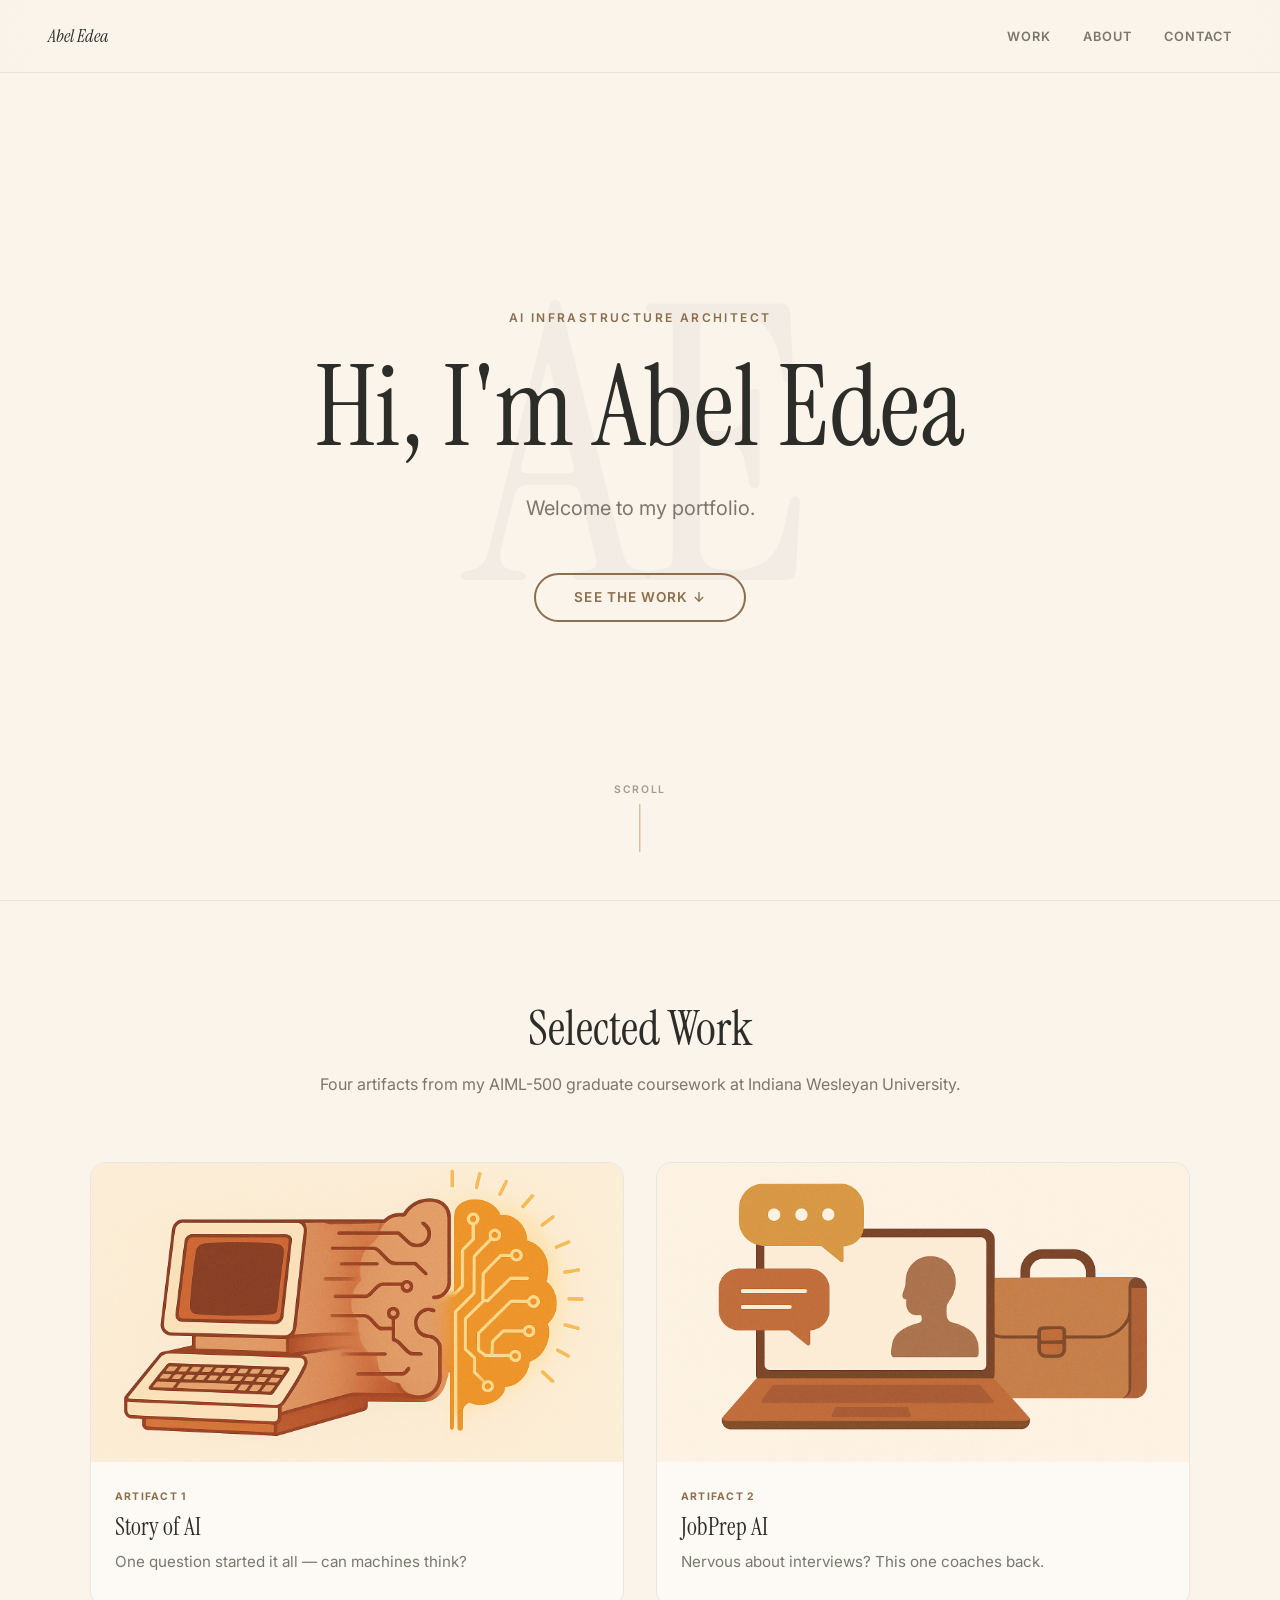
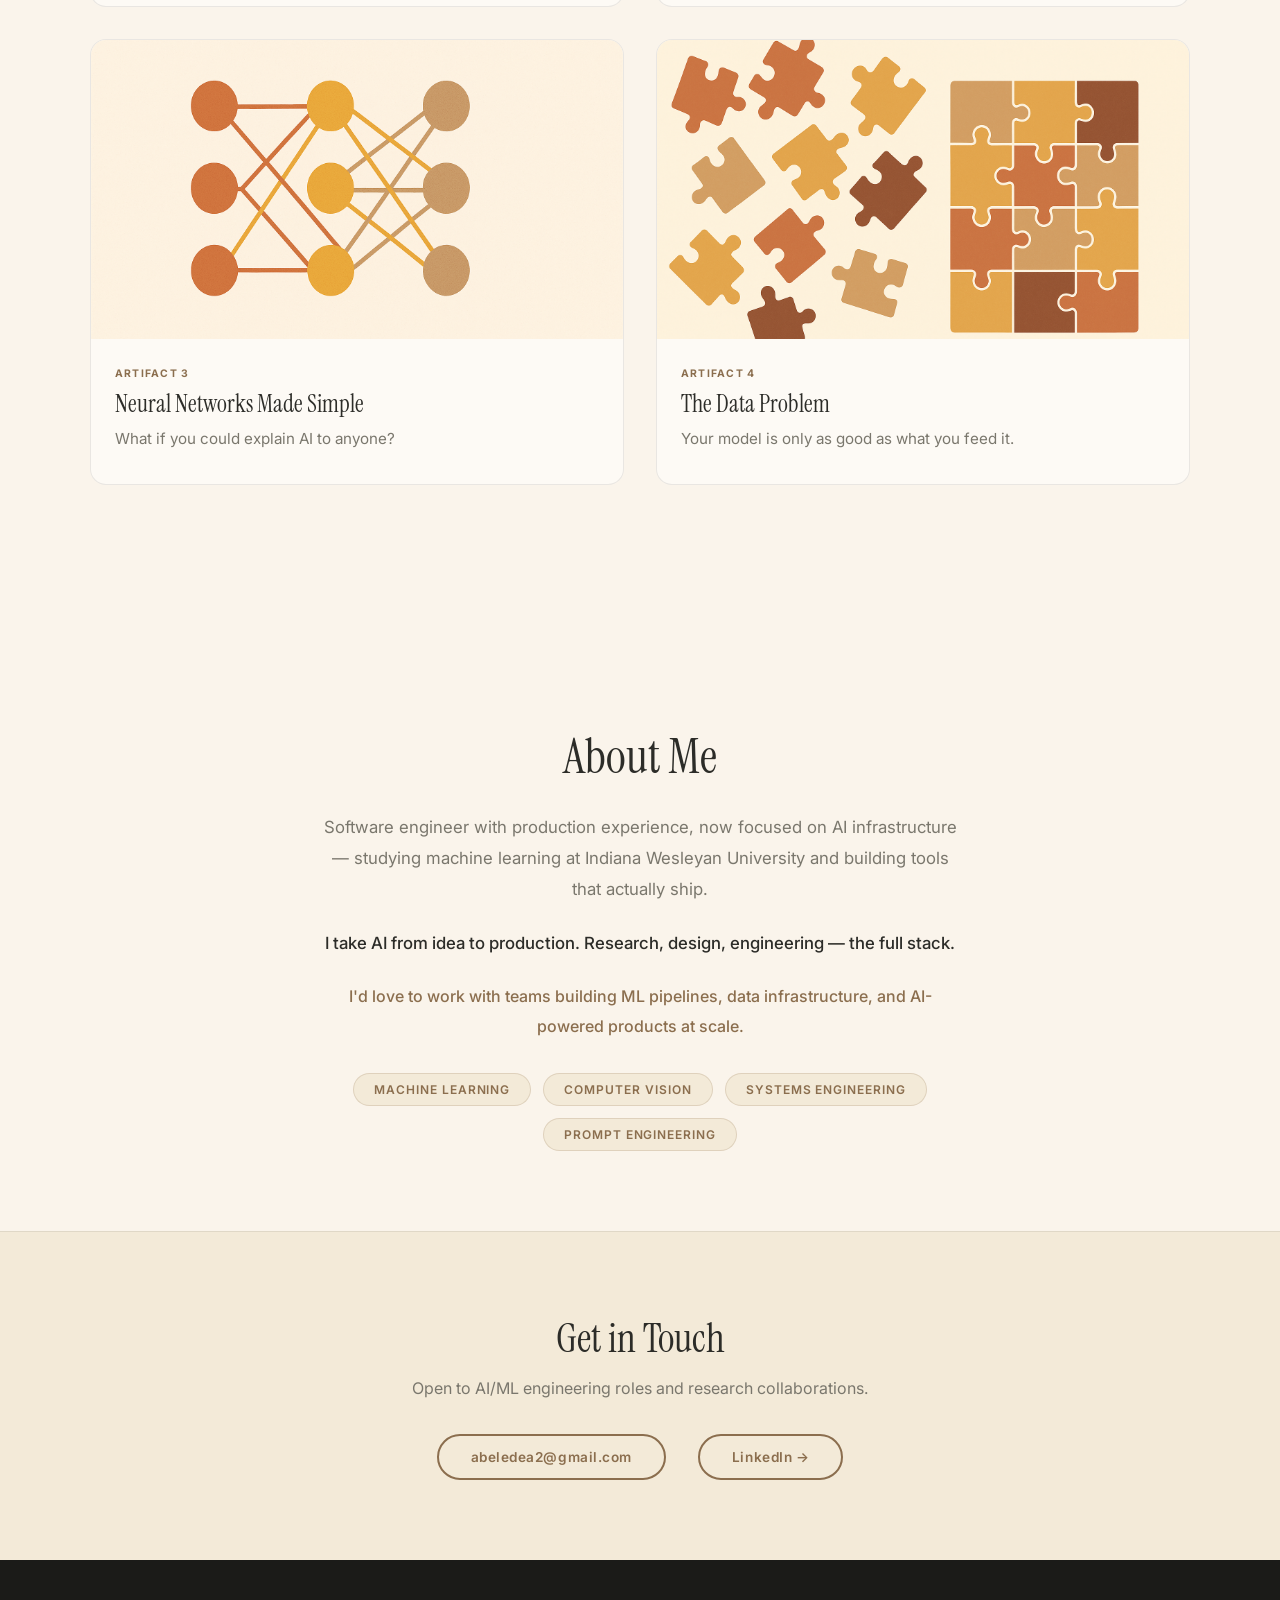
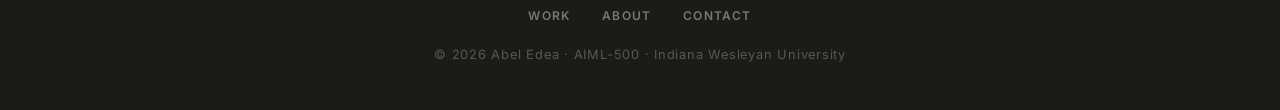
==== index.html @ aad17e5c "Redesign portfolio with editorial layouts and custom illustrations - Replace all emoji card grids wi" ====
<!DOCTYPE html>
<html lang="en">
<head>
  <meta charset="UTF-8">
  <meta name="viewport" content="width=device-width, initial-scale=1.0">
  <title>Abel Edea – AI/ML Portfolio</title>
  <link rel="preconnect" href="https://fonts.googleapis.com">
  <link rel="preconnect" href="https://fonts.gstatic.com" crossorigin>
  <link href="https://fonts.googleapis.com/css2?family=Instrument+Serif:ital@0;1&family=Inter:wght@400;500;600;700&display=swap" rel="stylesheet">
  <link rel="stylesheet" href="style.css">
</head>
<body>

  <!-- Nav -->
  <nav class="site-nav">
    <a href="index.html" class="site-nav-name">Abel Edea</a>
    <div class="site-nav-links">
      <a href="#work">Work</a>
      <a href="#about">About</a>
      <a href="#contact">Contact</a>
    </div>
  </nav>

  <!-- Hero -->
  <section class="hero">
    <div class="hero-bg" aria-hidden="true">AE</div>
    <div class="hero-content">
      <p class="tag reveal">AI Infrastructure Architect</p>
      <h1 class="reveal reveal-delay-1">Hi, I'm Abel Edea</h1>
      <h2 class="reveal reveal-delay-2">Welcome to my portfolio.</h2>
      <a href="#work" class="cta-btn reveal reveal-delay-3">See the work ↓</a>
    </div>
    <div class="hero-scroll">
      <span>Scroll</span>
      <div class="scroll-line"></div>
    </div>
  </section>

  <!-- Work -->
  <section class="explore" id="work">
    <div class="explore-heading reveal">
      <h2>Selected Work</h2>
      <p class="explore-sub">Four artifacts from my AIML-500 graduate coursework at Indiana Wesleyan University.</p>
    </div>

    <div class="card-grid">

      <a href="artifact1.html" class="card reveal">
        <div class="card-image">
          <img src="assets/card-1.png" alt="AI history illustration — vintage computer transforming into neural brain">
        </div>
        <div class="card-body">
          <span class="card-tag">Artifact 1</span>
          <h3>Story of AI</h3>
          <p>One question started it all — can machines think?</p>
        </div>
      </a>

      <a href="artifact2.html" class="card reveal reveal-delay-1">
        <div class="card-image">
          <img src="assets/card-2.png" alt="Interview prep illustration — laptop with chat bubbles and briefcase">
        </div>
        <div class="card-body">
          <span class="card-tag">Artifact 2</span>
          <h3>JobPrep AI</h3>
          <p>Nervous about interviews? This one coaches back.</p>
        </div>
      </a>

      <a href="artifact3.html" class="card reveal reveal-delay-2">
        <div class="card-image">
          <img src="assets/card-3.png" alt="Neural network illustration — connected nodes in warm colors">
        </div>
        <div class="card-body">
          <span class="card-tag">Artifact 3</span>
          <h3>Neural Networks Made Simple</h3>
          <p>What if you could explain AI to anyone?</p>
        </div>
      </a>

      <a href="artifact4.html" class="card reveal reveal-delay-3">
        <div class="card-image">
          <img src="assets/card-4.png" alt="Data quality illustration — scattered puzzle pieces becoming organized">
        </div>
        <div class="card-body">
          <span class="card-tag">Artifact 4</span>
          <h3>The Data Problem</h3>
          <p>Your model is only as good as what you feed it.</p>
        </div>
      </a>

    </div>
  </section>

  <!-- About -->
  <section class="about" id="about">
    <div class="about-inner reveal">
      <h2>About Me</h2>
      <p>
        Software engineer with production experience, now focused on AI
        infrastructure — studying machine learning at Indiana Wesleyan
        University and building tools that actually ship.
      </p>
      <p class="value-prop">
        I take AI from idea to production. Research, design, engineering
        — the full stack.
      </p>
      <p class="target-audience">
        I'd love to work with teams building ML pipelines, data infrastructure,
        and AI-powered products at scale.
      </p>
      <div class="about-tags">
        <span class="chip">Machine Learning</span>
        <span class="chip">Computer Vision</span>
        <span class="chip">Systems Engineering</span>
        <span class="chip">Prompt Engineering</span>
      </div>
    </div>
  </section>

  <!-- Contact -->
  <section class="contact" id="contact">
    <div class="contact-inner reveal">
      <h2>Get in Touch</h2>
      <p>Open to AI/ML engineering roles and research collaborations.</p>
      <div class="contact-links">
        <a href="mailto:abeledea2@gmail.com" class="contact-link">abeledea2@gmail.com</a>
        <a href="https://linkedin.com/in/" class="contact-link" target="_blank" rel="noopener">LinkedIn →</a>
      </div>
    </div>
  </section>

  <!-- Footer -->
  <footer class="site-footer">
    <div class="footer-inner">
      <div class="footer-nav">
        <a href="#work">Work</a>
        <a href="#about">About</a>
        <a href="#contact">Contact</a>
      </div>
      <p>© 2026 Abel Edea · AIML-500 · Indiana Wesleyan University</p>
    </div>
  </footer>

  <script>
    const observer = new IntersectionObserver((entries) => {
      entries.forEach(entry => {
        if (entry.isIntersecting) {
          entry.target.classList.add('visible');
        }
      });
    }, { threshold: 0.15, rootMargin: '0px 0px -40px 0px' });

    document.querySelectorAll('.reveal').forEach(el => observer.observe(el));
  </script>

</body>
</html>
---- style.css ----
/* ── Variables ────────────────────────────────────────── */
:root {
  --bg: #FAF4EB;
  --bg-warm: #F3EAD8;
  --bg-dark: #1B1B18;
  --text: #2C2C28;
  --text-muted: #7A776D;
  --text-light: #A09C92;
  --accent: #8B6E4E;
  --accent-light: #C4A97D;
  --border: rgba(0,0,0,0.08);
  --serif: 'Instrument Serif', Georgia, serif;
  --sans: 'Inter', system-ui, sans-serif;
}

/* ── Reset & Base ─────────────────────────────────────── */
*,
*::before,
*::after {
  margin: 0;
  padding: 0;
  box-sizing: border-box;
}

html {
  scroll-behavior: smooth;
}

body {
  font-family: var(--sans);
  color: var(--text);
  background: var(--bg);
  -webkit-font-smoothing: antialiased;
}

a {
  color: inherit;
  text-decoration: none;
}

img {
  display: block;
  max-width: 100%;
  height: auto;
}

/* ── Reveal animation ─────────────────────────────────── */
.reveal {
  opacity: 0;
  transform: translateY(40px);
  transition: opacity 0.8s cubic-bezier(0.23, 1, 0.32, 1),
              transform 0.8s cubic-bezier(0.23, 1, 0.32, 1);
}
.reveal.visible {
  opacity: 1;
  transform: translateY(0);
}
.reveal-delay-1 { transition-delay: 0.1s; }
.reveal-delay-2 { transition-delay: 0.2s; }
.reveal-delay-3 { transition-delay: 0.3s; }

/* ── Site Nav ─────────────────────────────────────────── */
.site-nav {
  position: fixed;
  top: 0; left: 0; width: 100%;
  padding: 1.5rem 3rem;
  z-index: 100;
  display: flex;
  justify-content: space-between;
  align-items: center;
  background: rgba(250, 244, 235, 0.85);
  backdrop-filter: blur(20px);
  -webkit-backdrop-filter: blur(20px);
  border-bottom: 1px solid var(--border);
}

.site-nav-name {
  font-family: var(--serif);
  font-size: 1.15rem;
  color: var(--text);
  font-style: italic;
}

.site-nav-links {
  display: flex;
  gap: 2rem;
}

.site-nav-links a {
  font-size: 0.8rem;
  font-weight: 600;
  letter-spacing: 0.08em;
  text-transform: uppercase;
  color: var(--text-muted);
  transition: color 0.3s;
}

.site-nav-links a:hover {
  color: var(--text);
}

/* ── Hero ─────────────────────────────────────────────── */
.hero {
  min-height: 100vh;
  display: flex;
  align-items: center;
  justify-content: center;
  padding: 8rem 2rem 6rem;
  text-align: center;
  position: relative;
  overflow: hidden;
}

.hero-bg {
  position: absolute;
  top: 50%; left: 50%;
  transform: translate(-50%, -50%);
  font-family: var(--serif);
  font-size: clamp(14rem, 30vw, 28rem);
  font-weight: 400;
  color: rgba(0,0,0,0.03);
  line-height: 1;
  pointer-events: none;
  user-select: none;
}

.hero-content {
  max-width: 860px;
  position: relative;
}

.hero .tag {
  font-size: 0.75rem;
  font-weight: 600;
  letter-spacing: 0.2em;
  text-transform: uppercase;
  color: var(--accent);
  margin-bottom: 1.5rem;
}

.hero h1 {
  font-family: var(--serif);
  font-size: clamp(3.5rem, 9vw, 7rem);
  font-weight: 400;
  line-height: 1.05;
  color: var(--text);
}

.hero h2 {
  font-family: var(--sans);
  font-size: clamp(1rem, 2.5vw, 1.25rem);
  font-weight: 400;
  color: var(--text-muted);
  margin-top: 1.5rem;
  margin-bottom: 3rem;
  line-height: 1.7;
}

.cta-btn {
  display: inline-block;
  padding: 0.9rem 2.4rem;
  border: 2px solid var(--accent);
  border-radius: 999px;
  color: var(--accent);
  font-size: 0.85rem;
  font-weight: 600;
  letter-spacing: 0.08em;
  text-transform: uppercase;
  transition: background 0.3s, color 0.3s, transform 0.3s;
}

.cta-btn:hover {
  background: var(--accent);
  color: var(--bg);
  transform: translateY(-2px);
}

.hero-scroll {
  position: absolute;
  bottom: 3rem;
  left: 50%;
  transform: translateX(-50%);
  display: flex;
  flex-direction: column;
  align-items: center;
  gap: 0.5rem;
}
.hero-scroll span {
  font-size: 0.65rem;
  font-weight: 600;
  letter-spacing: 0.15em;
  text-transform: uppercase;
  color: var(--text-light);
}
.scroll-line {
  width: 1px;
  height: 48px;
  background: var(--accent-light);
  animation: scroll-pulse 2s ease-in-out infinite;
}
@keyframes scroll-pulse {
  0%, 100% { opacity: 0.3; transform: scaleY(0.6); }
  50% { opacity: 1; transform: scaleY(1); }
}

/* ── Explore Section ──────────────────────────────────── */
.explore {
  padding: 6rem 2rem 8rem;
  border-top: 1px solid var(--border);
}

.explore-heading {
  text-align: center;
  margin-bottom: 4rem;
}

.explore-heading h2 {
  font-family: var(--serif);
  font-size: clamp(2rem, 5vw, 3rem);
  font-weight: 400;
  color: var(--text);
}

.explore-sub {
  margin-top: 0.75rem;
  font-size: 1rem;
  color: var(--text-muted);
  line-height: 1.6;
}

.card-grid {
  display: grid;
  grid-template-columns: repeat(2, 1fr);
  gap: 2rem;
  max-width: 1100px;
  margin: 0 auto;
}

/* ── Card ─────────────────────────────────────────────── */
.card {
  position: relative;
  display: flex;
  flex-direction: column;
  border-radius: 1rem;
  overflow: hidden;
  background: rgba(255,255,255,0.5);
  border: 1px solid var(--border);
  transition: transform 0.35s ease, box-shadow 0.35s ease;
  cursor: pointer;
}

.card:hover {
  transform: translateY(-6px);
  box-shadow: 0 20px 50px rgba(0,0,0,0.08);
}

/* ── Card Image ───────────────────────────────────────── */
.card-image {
  width: 100%;
  aspect-ratio: 16 / 9;
  overflow: hidden;
  background: var(--bg-warm);
}

.card-image img {
  width: 100%;
  height: 100%;
  object-fit: cover;
  transition: transform 0.4s ease;
}

.card:hover .card-image img {
  transform: scale(1.04);
}

.card-body {
  padding: 1.75rem 1.5rem 2rem;
  flex: 1;
  display: flex;
  flex-direction: column;
}

.card-tag {
  display: inline-block;
  font-size: 0.65rem;
  font-weight: 700;
  letter-spacing: 0.12em;
  text-transform: uppercase;
  color: var(--accent);
  margin-bottom: 0.5rem;
}

.card-body h3 {
  font-family: var(--serif);
  font-size: 1.5rem;
  font-weight: 400;
  color: var(--text);
  margin-bottom: 0.5rem;
}

.card-body p {
  font-size: 0.95rem;
  color: var(--text-muted);
  line-height: 1.6;
  flex: 1;
}


/* ── About ────────────────────────────────────────────── */
.about {
  max-width: 700px;
  margin: 0 auto;
  padding: 7rem 2rem 5rem;
  text-align: center;
}

.about h2 {
  font-family: var(--serif);
  font-size: clamp(2rem, 5vw, 3rem);
  font-weight: 400;
  color: var(--text);
  margin-bottom: 1.5rem;
}

.about p {
  font-size: 1.05rem;
  line-height: 1.85;
  color: var(--text-muted);
  margin-bottom: 1.5rem;
}

.about .value-prop {
  font-size: 1.05rem;
  color: var(--text);
  font-weight: 500;
  line-height: 1.75;
  margin-bottom: 1.5rem;
}

.about .target-audience {
  font-size: 1rem;
  color: var(--accent);
  font-weight: 500;
  margin-bottom: 2rem;
}

.about-tags {
  display: flex;
  justify-content: center;
  gap: 0.75rem;
  flex-wrap: wrap;
}

.chip {
  padding: 0.5rem 1.25rem;
  font-size: 0.75rem;
  font-weight: 600;
  letter-spacing: 0.08em;
  text-transform: uppercase;
  color: var(--accent);
  border: 1px solid rgba(139,110,78,0.2);
  border-radius: 999px;
  background: var(--bg-warm);
}

/* ── Contact ──────────────────────────────────────────── */
.contact {
  padding: 5rem 2rem;
  text-align: center;
  background: var(--bg-warm);
  border-top: 1px solid var(--border);
}

.contact-inner {
  max-width: 500px;
  margin: 0 auto;
}

.contact h2 {
  font-family: var(--serif);
  font-size: clamp(1.8rem, 4vw, 2.5rem);
  font-weight: 400;
  color: var(--text);
  margin-bottom: 0.75rem;
}

.contact p {
  font-size: 1rem;
  color: var(--text-muted);
  margin-bottom: 2rem;
  line-height: 1.6;
}

.contact-links {
  display: flex;
  justify-content: center;
  gap: 2rem;
  flex-wrap: wrap;
}

.contact-link {
  display: inline-block;
  padding: 0.8rem 2rem;
  border: 2px solid var(--accent);
  border-radius: 999px;
  color: var(--accent);
  font-size: 0.85rem;
  font-weight: 600;
  letter-spacing: 0.04em;
  transition: background 0.3s, color 0.3s, transform 0.3s;
}

.contact-link:hover {
  background: var(--accent);
  color: var(--bg);
  transform: translateY(-2px);
}

/* ── Footer ───────────────────────────────────────────── */
.site-footer {
  text-align: center;
  padding: 3rem 2rem;
  background: var(--bg-dark);
  color: #5A574F;
  font-size: 0.8rem;
  letter-spacing: 0.06em;
}

.footer-inner {
  max-width: 600px;
  margin: 0 auto;
}

.footer-nav {
  display: flex;
  justify-content: center;
  gap: 2rem;
  margin-bottom: 1.5rem;
}

.footer-nav a {
  font-size: 0.75rem;
  font-weight: 600;
  letter-spacing: 0.1em;
  text-transform: uppercase;
  color: #7A776D;
  transition: color 0.3s;
}

.footer-nav a:hover {
  color: #A09C92;
}

/* ── Responsive ───────────────────────────────────────── */
@media (max-width: 900px) {
  .site-nav { padding: 1.25rem 1.5rem; }
  .site-nav-links { gap: 1.25rem; }
  .card-grid { grid-template-columns: 1fr; max-width: 500px; }
}

@media (max-width: 640px) {
  .hero {
    padding: 6rem 1.5rem 4rem;
  }

  .explore {
    padding: 4rem 1.25rem 5rem;
  }

  .card-body {
    padding: 1.5rem 1.25rem 1.75rem;
  }

  .site-nav-links { gap: 1rem; }
  .site-nav-links a { font-size: 0.7rem; }

  .contact-links { flex-direction: column; align-items: center; }
}
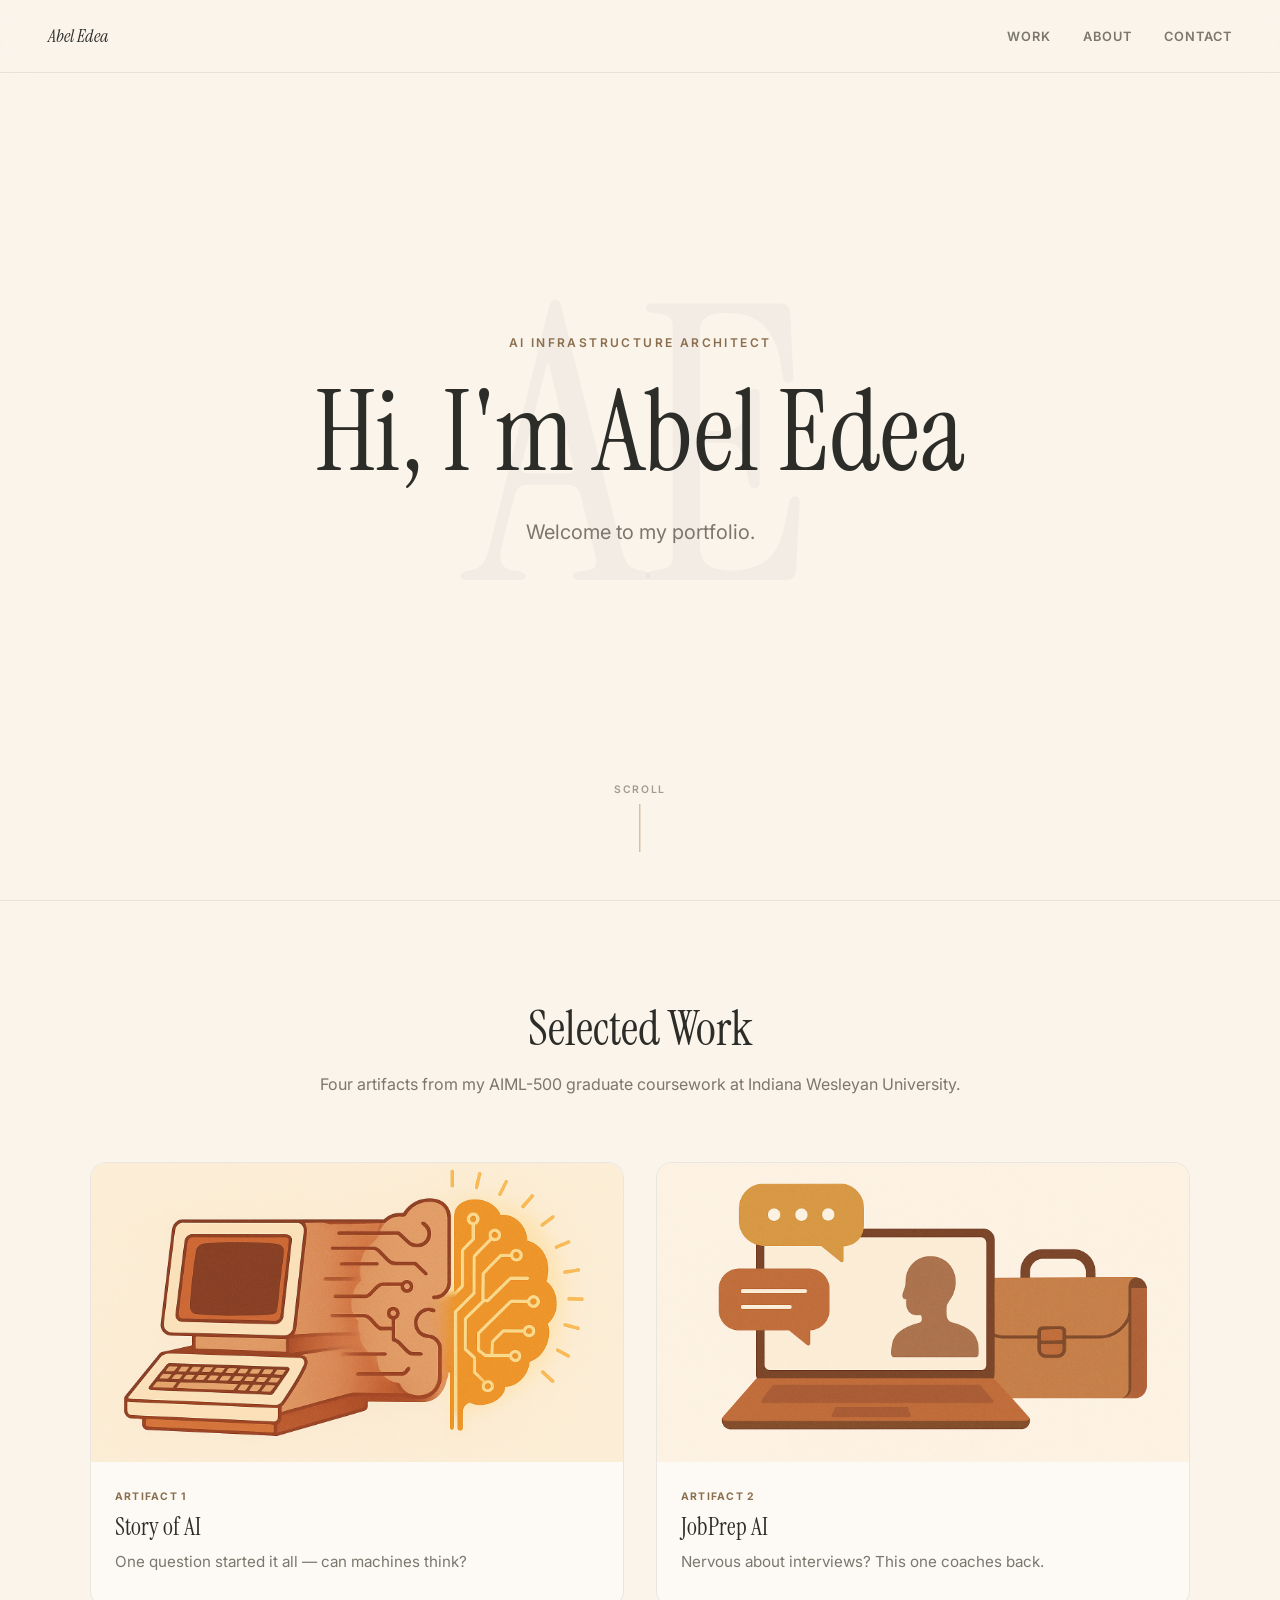
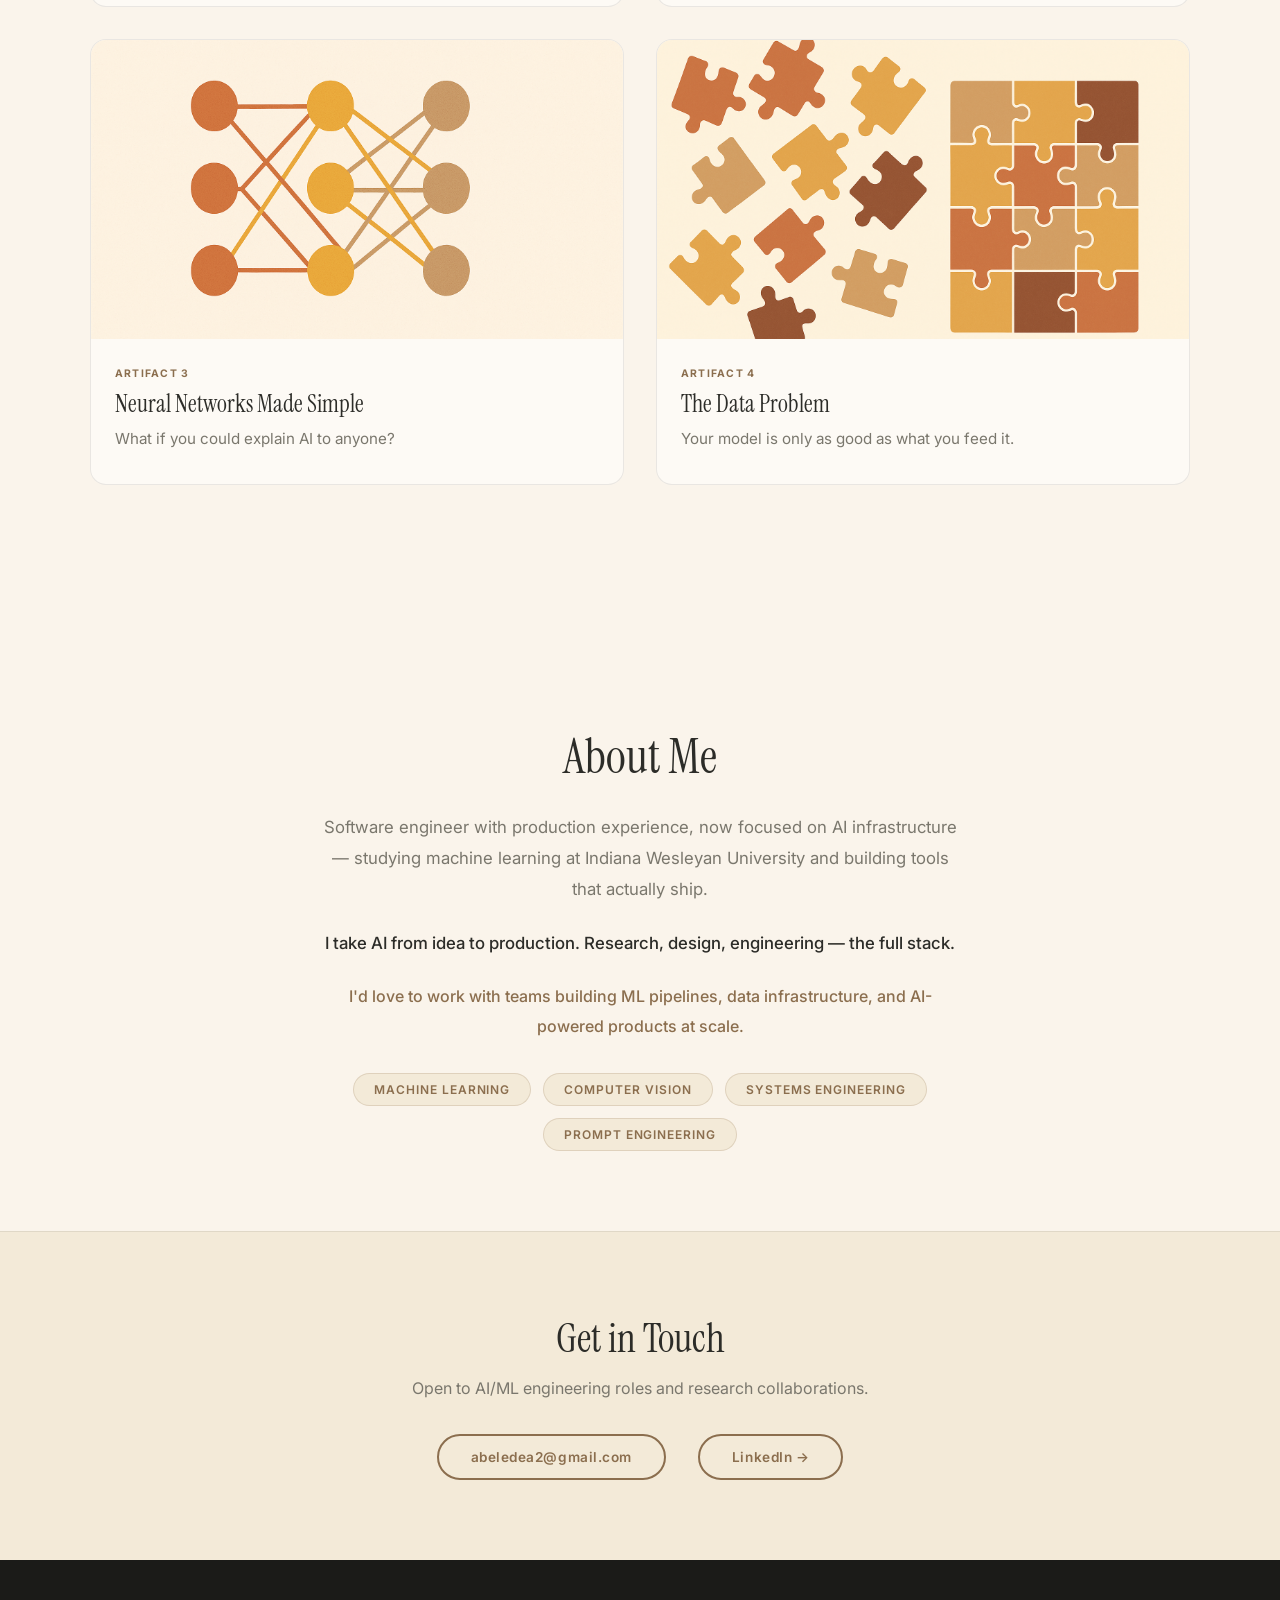
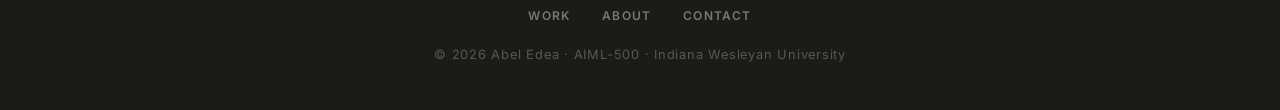
==== commit 93592eb4: "remved the work button" ====
--- a/index.html
+++ b/index.html
@@ -28,7 +28,6 @@
       <p class="tag reveal">AI Infrastructure Architect</p>
       <h1 class="reveal reveal-delay-1">Hi, I'm Abel Edea</h1>
       <h2 class="reveal reveal-delay-2">Welcome to my portfolio.</h2>
-      <a href="#work" class="cta-btn reveal reveal-delay-3">See the work ↓</a>
     </div>
     <div class="hero-scroll">
       <span>Scroll</span>
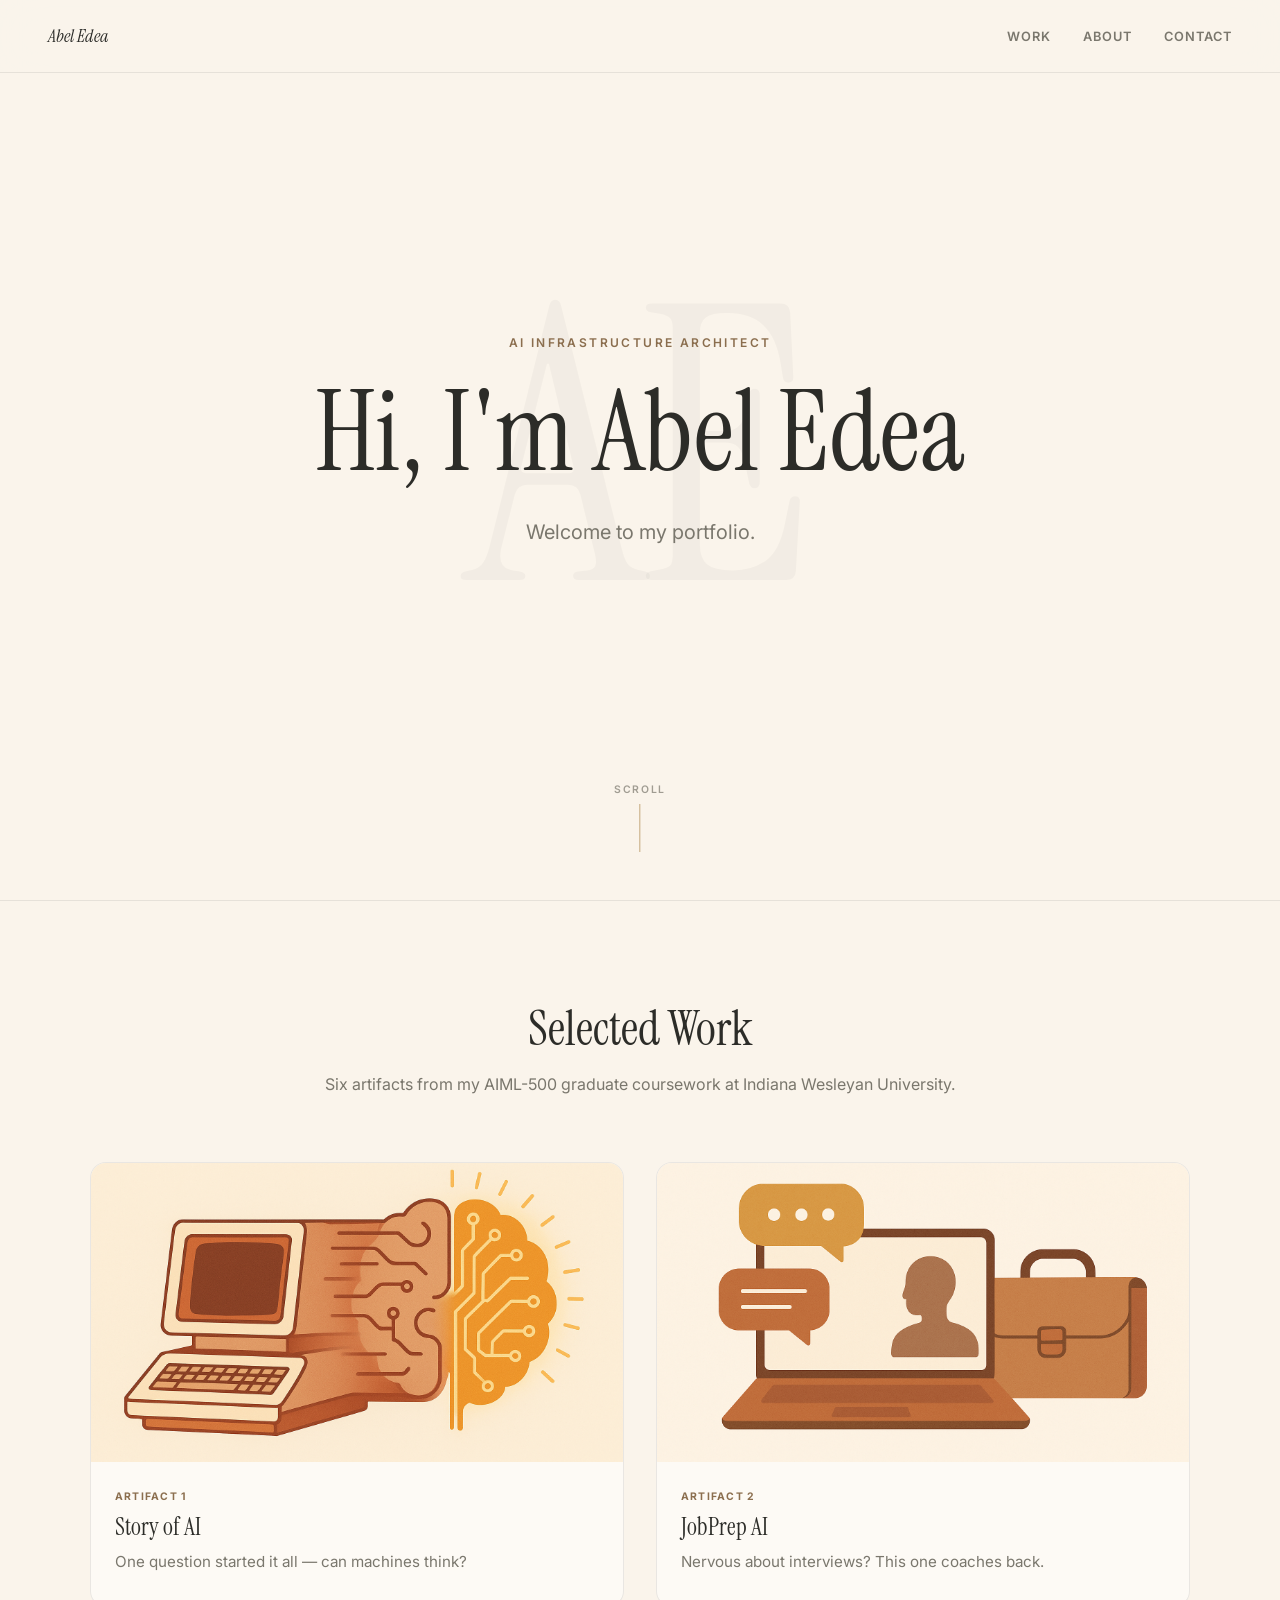
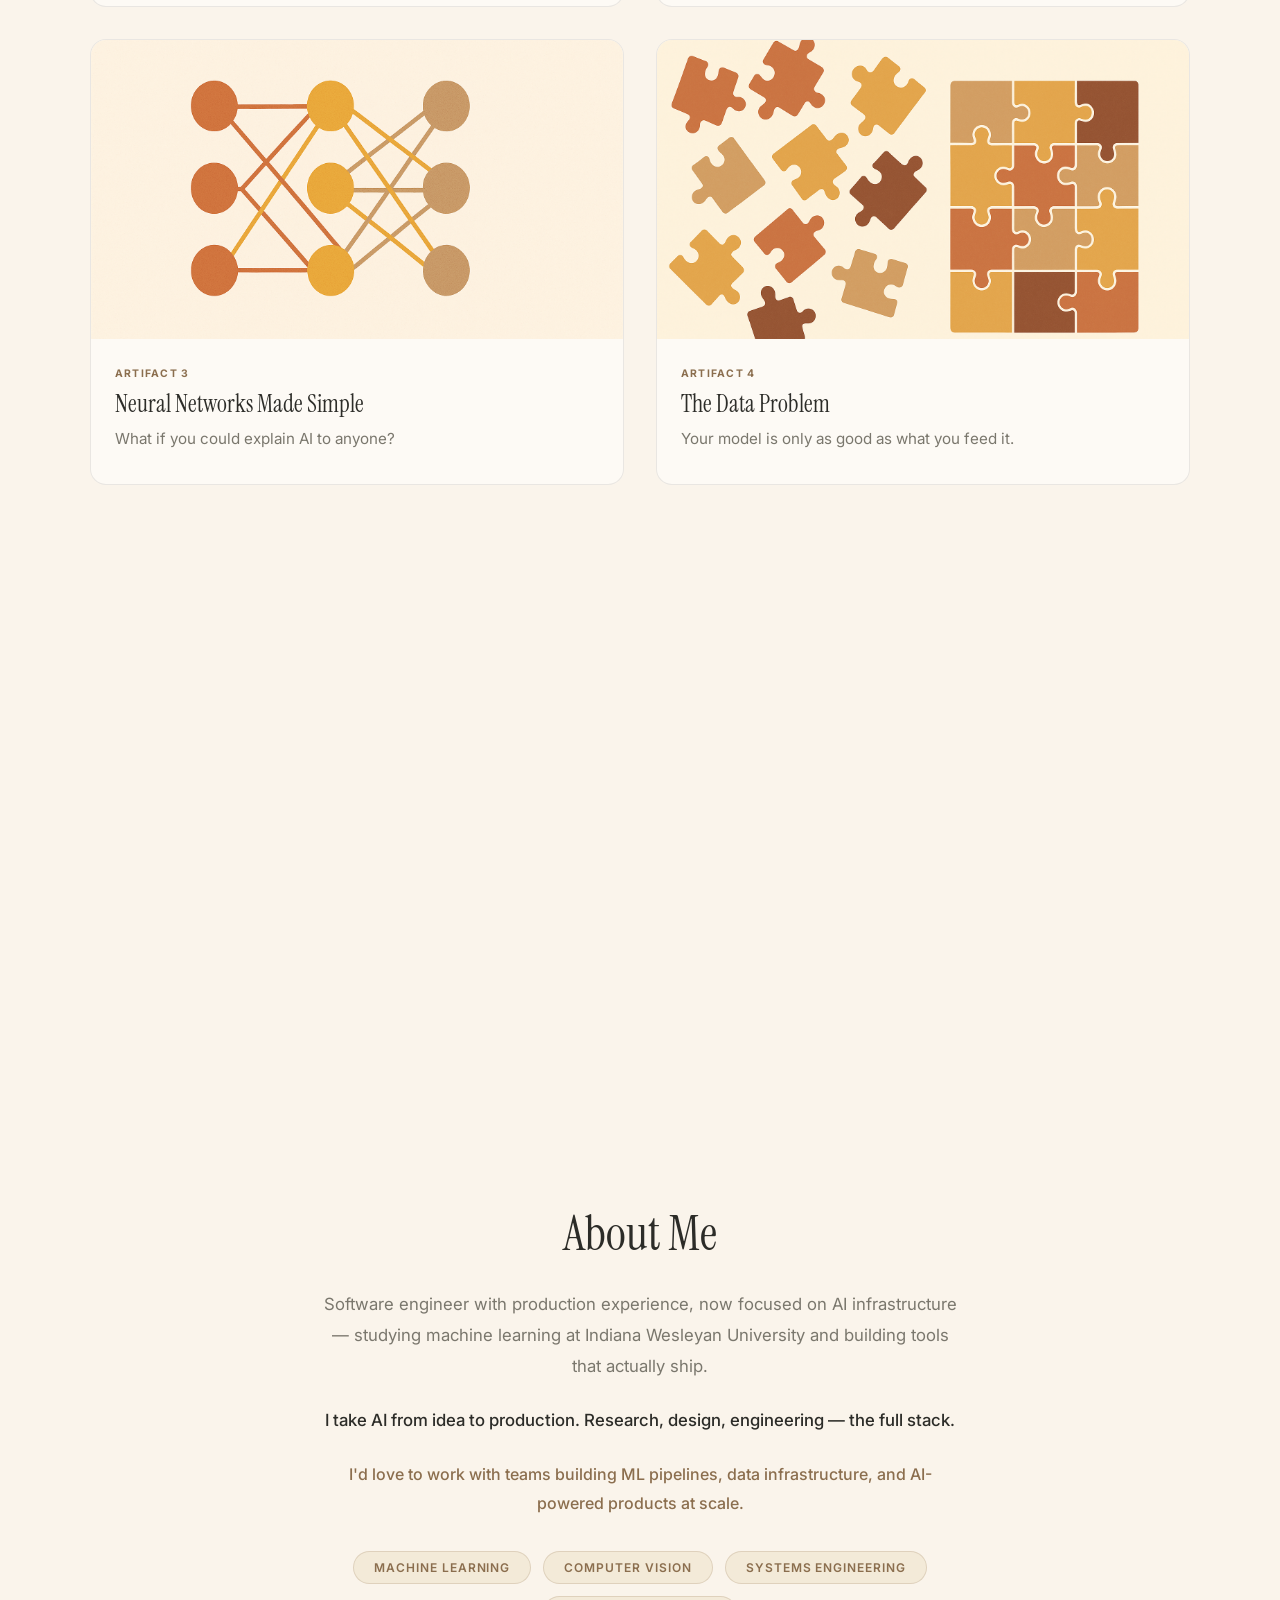
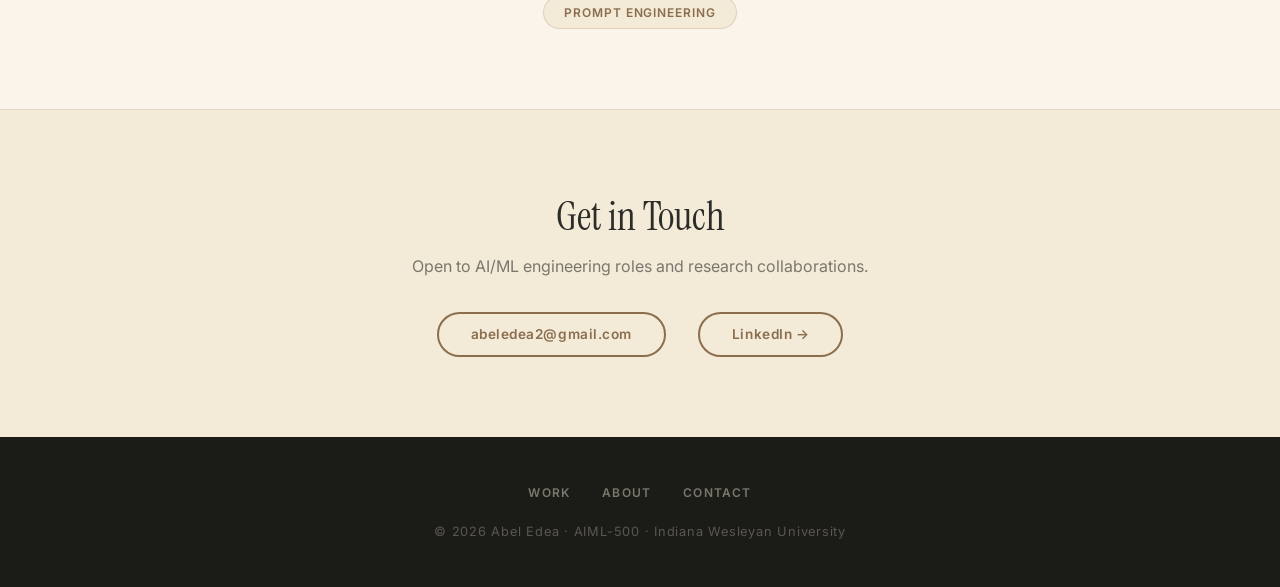
==== commit e6fb0eb3: "Add Artifact 5 decision trees (template, diagrams, interactive demo) Made-with: Cursor" ====
--- a/index.html
+++ b/index.html
@@ -39,7 +39,7 @@
   <section class="explore" id="work">
     <div class="explore-heading reveal">
       <h2>Selected Work</h2>
-      <p class="explore-sub">Four artifacts from my AIML-500 graduate coursework at Indiana Wesleyan University.</p>
+      <p class="explore-sub">Six artifacts from my AIML-500 graduate coursework at Indiana Wesleyan University.</p>
     </div>
 
     <div class="card-grid">
@@ -85,6 +85,28 @@
           <span class="card-tag">Artifact 4</span>
           <h3>The Data Problem</h3>
           <p>Your model is only as good as what you feed it.</p>
+        </div>
+      </a>
+
+      <a href="artifact5.html" class="card reveal">
+        <div class="card-image">
+          <img src="assets/card-5.svg" alt="Decision tree diagram — root branching to nodes and leaves">
+        </div>
+        <div class="card-body">
+          <span class="card-tag">Artifact 5</span>
+          <h3>Decision Trees, Step by Step</h3>
+          <p>Rules you can see — plus a tiny walk-through demo.</p>
+        </div>
+      </a>
+
+      <a href="artifact6.html" class="card reveal reveal-delay-1">
+        <div class="card-image">
+          <img src="assets/card-6.svg" alt="From notebook to production — deployment flow">
+        </div>
+        <div class="card-body">
+          <span class="card-tag">Artifact 6</span>
+          <h3>From Notebook to Production</h3>
+          <p>MLOps, monitoring, and what changes when you ship.</p>
         </div>
       </a>
 
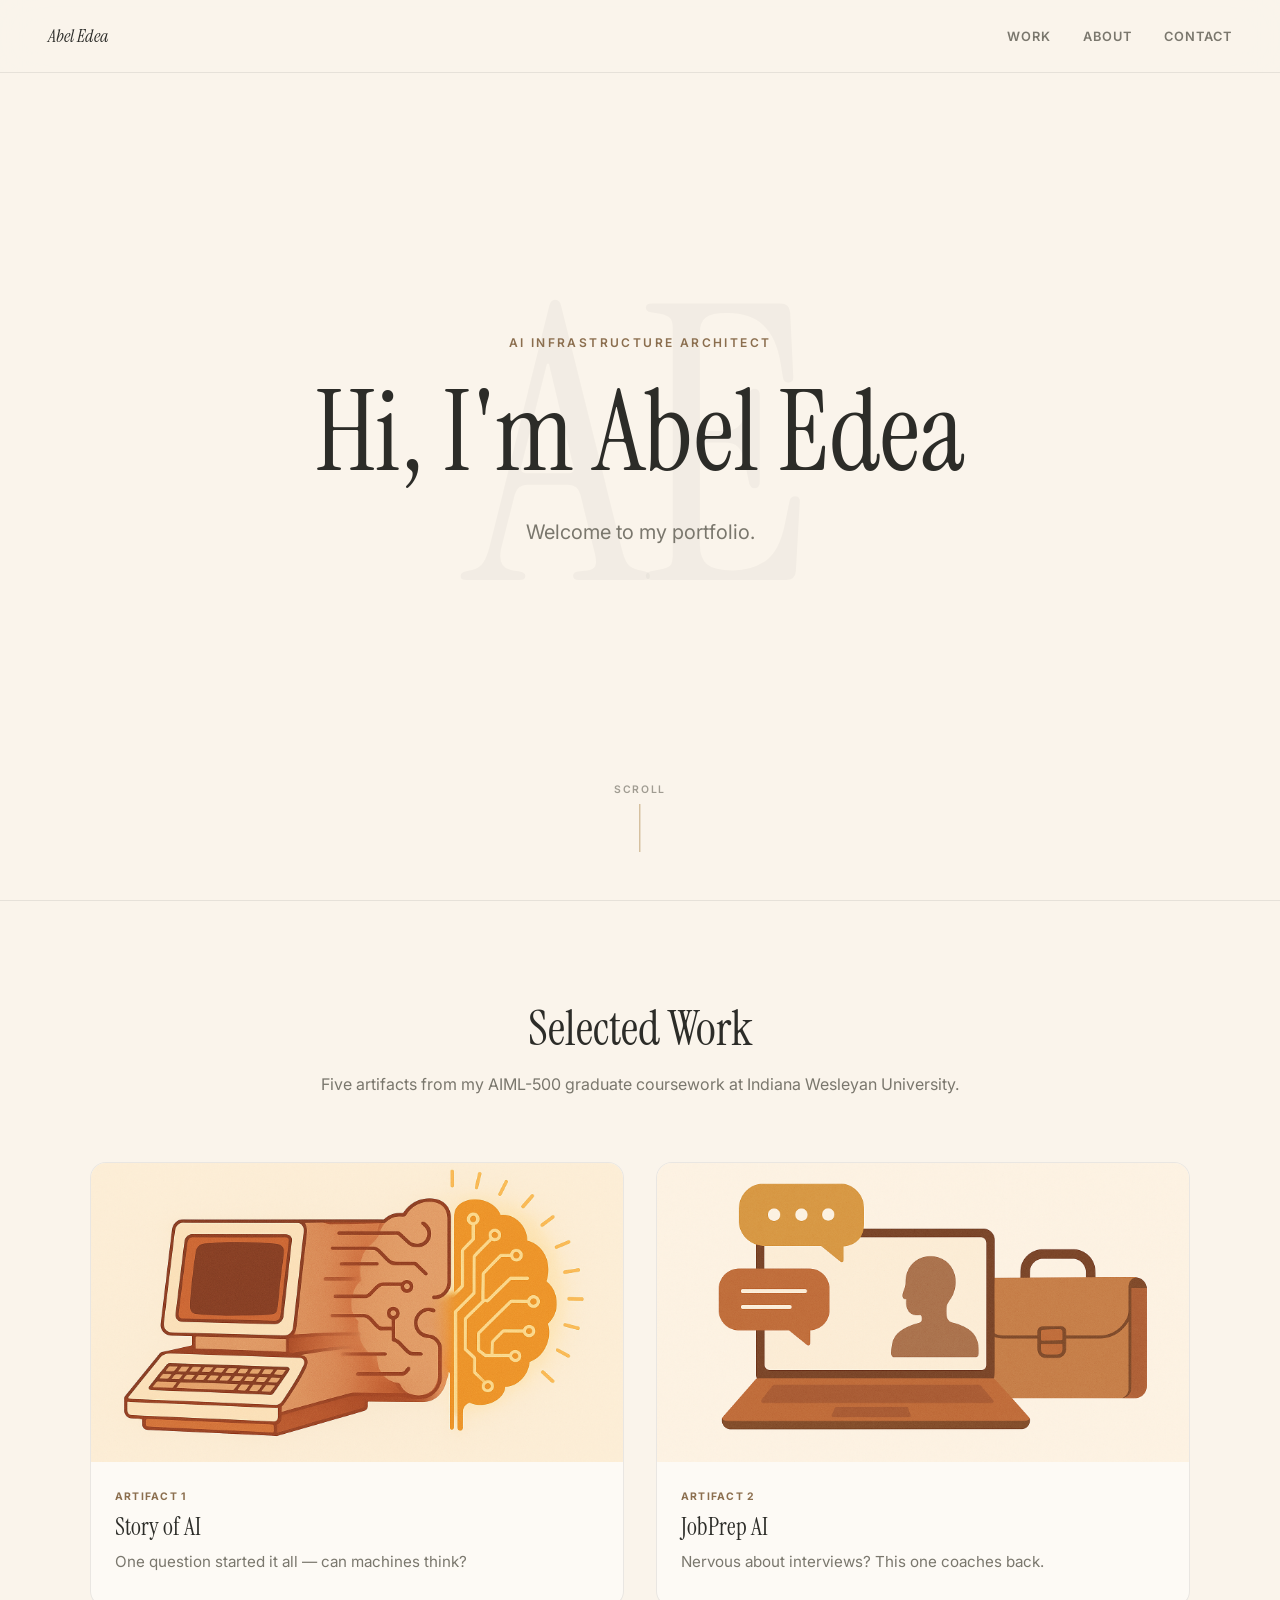
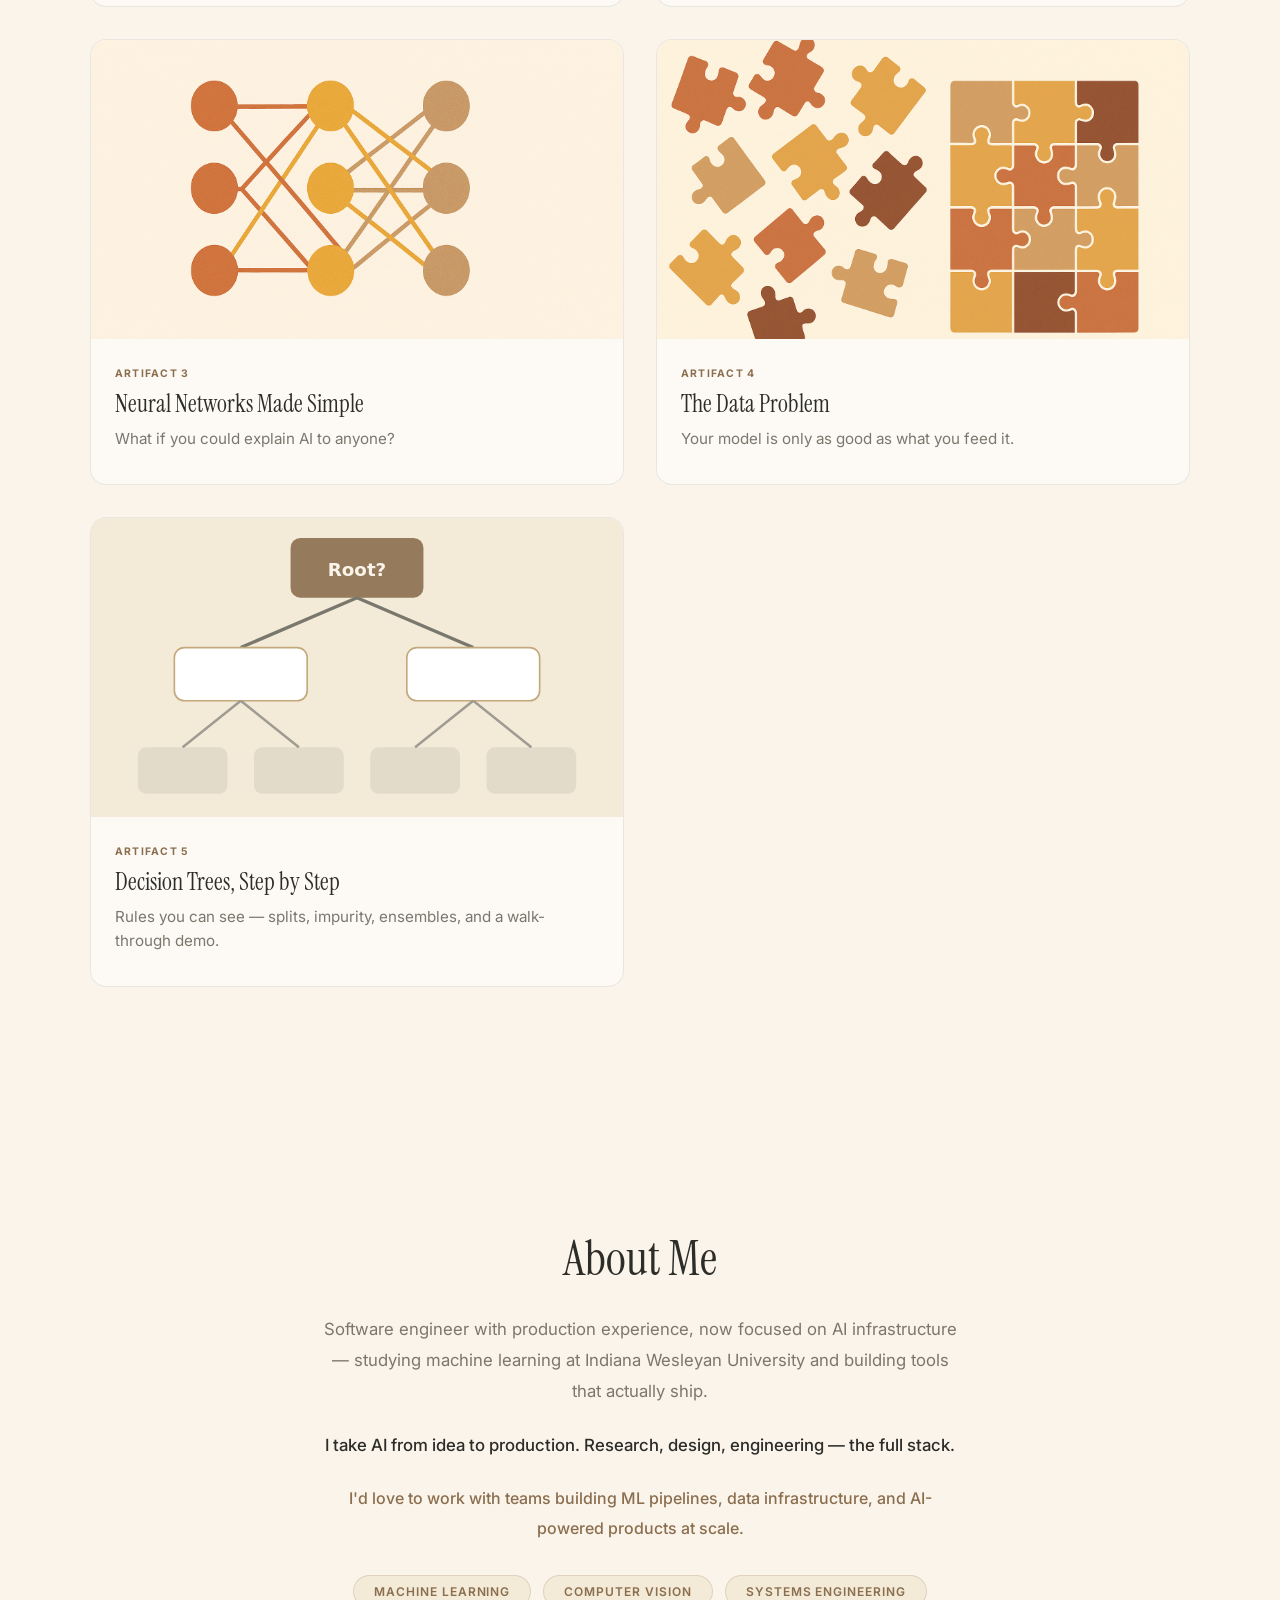
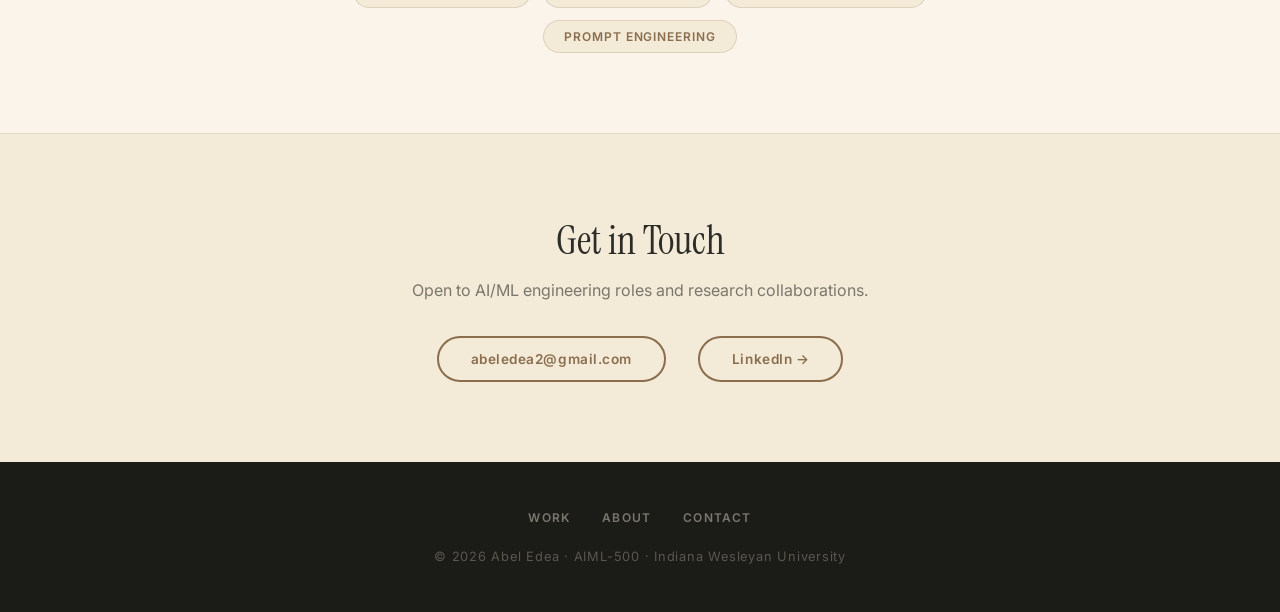
==== commit 3bb5da25: "Remove Artifact 6; deepen Artifact 5 (training, impurity, ensembles, demo map) Made-with: Cursor" ====
--- a/index.html
+++ b/index.html
@@ -39,7 +39,7 @@
   <section class="explore" id="work">
     <div class="explore-heading reveal">
       <h2>Selected Work</h2>
-      <p class="explore-sub">Six artifacts from my AIML-500 graduate coursework at Indiana Wesleyan University.</p>
+      <p class="explore-sub">Five artifacts from my AIML-500 graduate coursework at Indiana Wesleyan University.</p>
     </div>
 
     <div class="card-grid">
@@ -88,25 +88,14 @@
         </div>
       </a>
 
-      <a href="artifact5.html" class="card reveal">
+      <a href="artifact5.html" class="card reveal reveal-delay-3">
         <div class="card-image">
           <img src="assets/card-5.svg" alt="Decision tree diagram — root branching to nodes and leaves">
         </div>
         <div class="card-body">
           <span class="card-tag">Artifact 5</span>
           <h3>Decision Trees, Step by Step</h3>
-          <p>Rules you can see — plus a tiny walk-through demo.</p>
-        </div>
-      </a>
-
-      <a href="artifact6.html" class="card reveal reveal-delay-1">
-        <div class="card-image">
-          <img src="assets/card-6.svg" alt="From notebook to production — deployment flow">
-        </div>
-        <div class="card-body">
-          <span class="card-tag">Artifact 6</span>
-          <h3>From Notebook to Production</h3>
-          <p>MLOps, monitoring, and what changes when you ship.</p>
+          <p>Rules you can see — splits, impurity, ensembles, and a walk-through demo.</p>
         </div>
       </a>
 
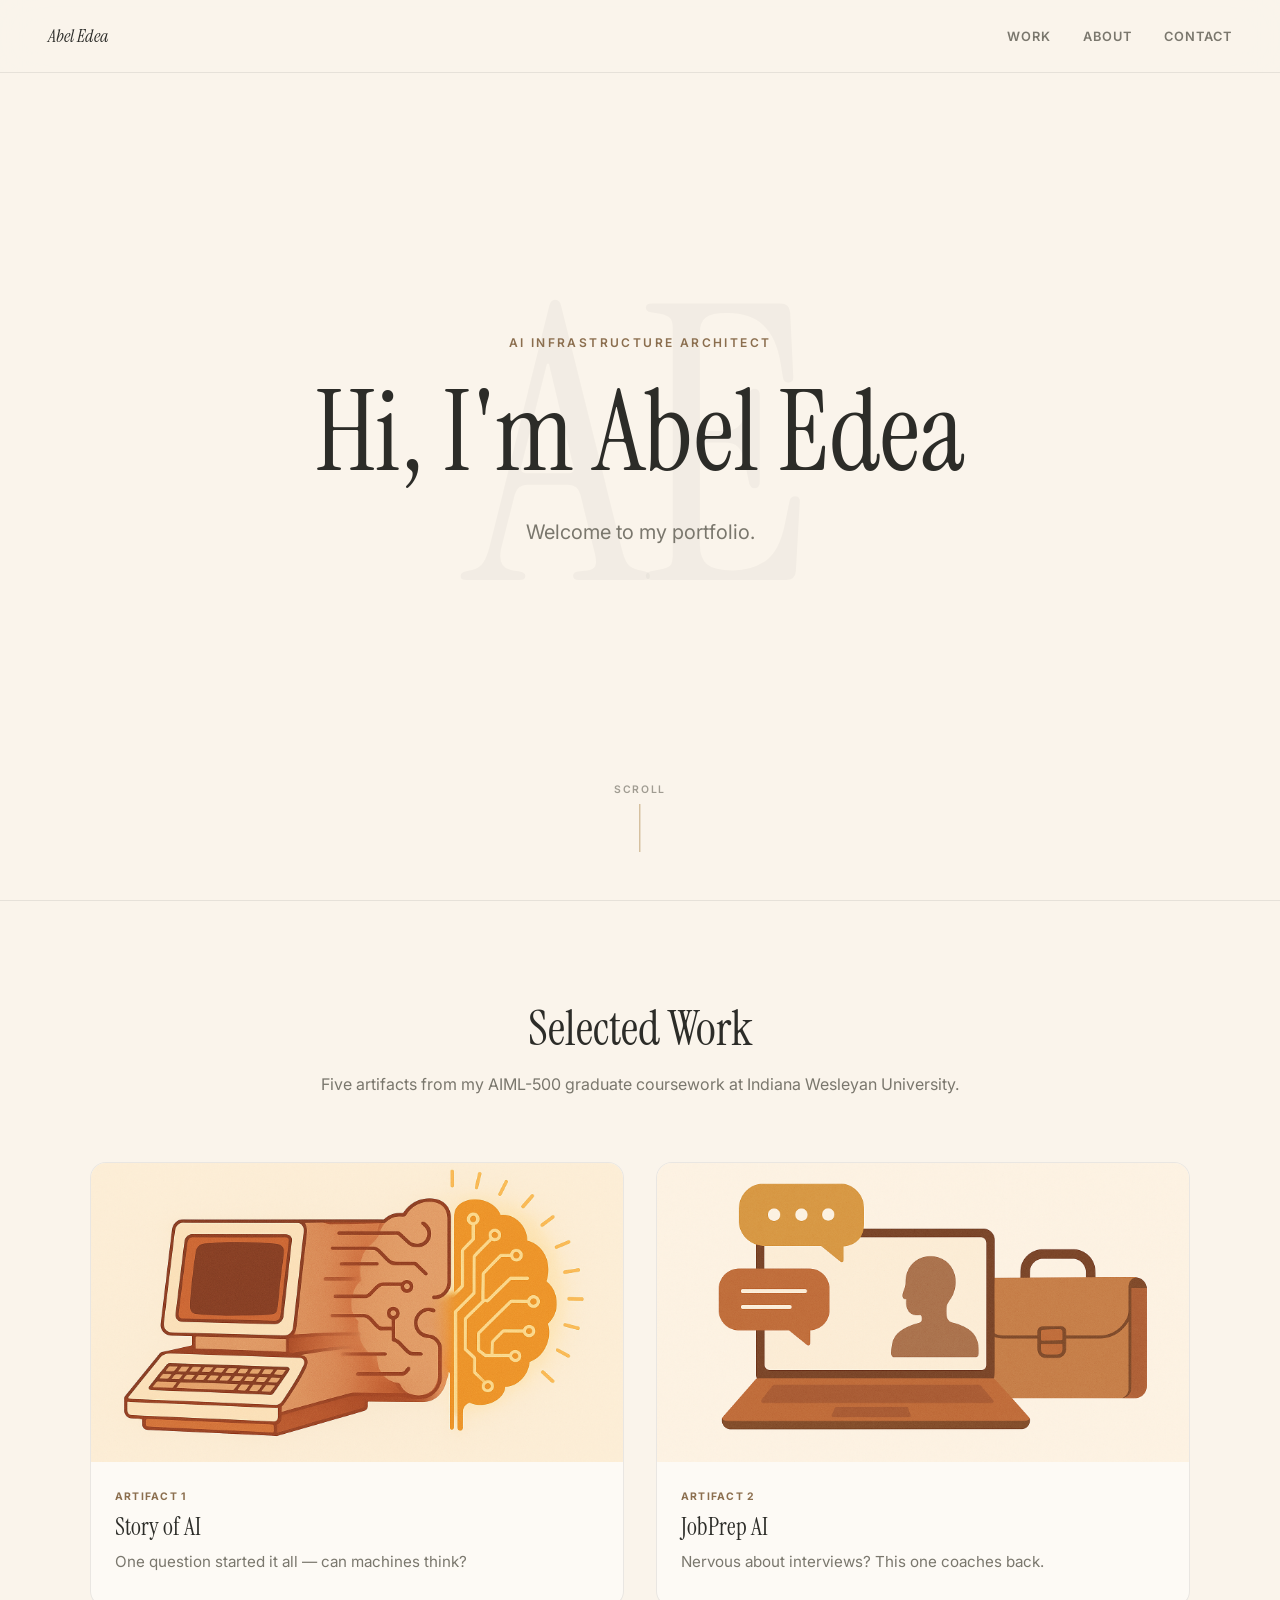
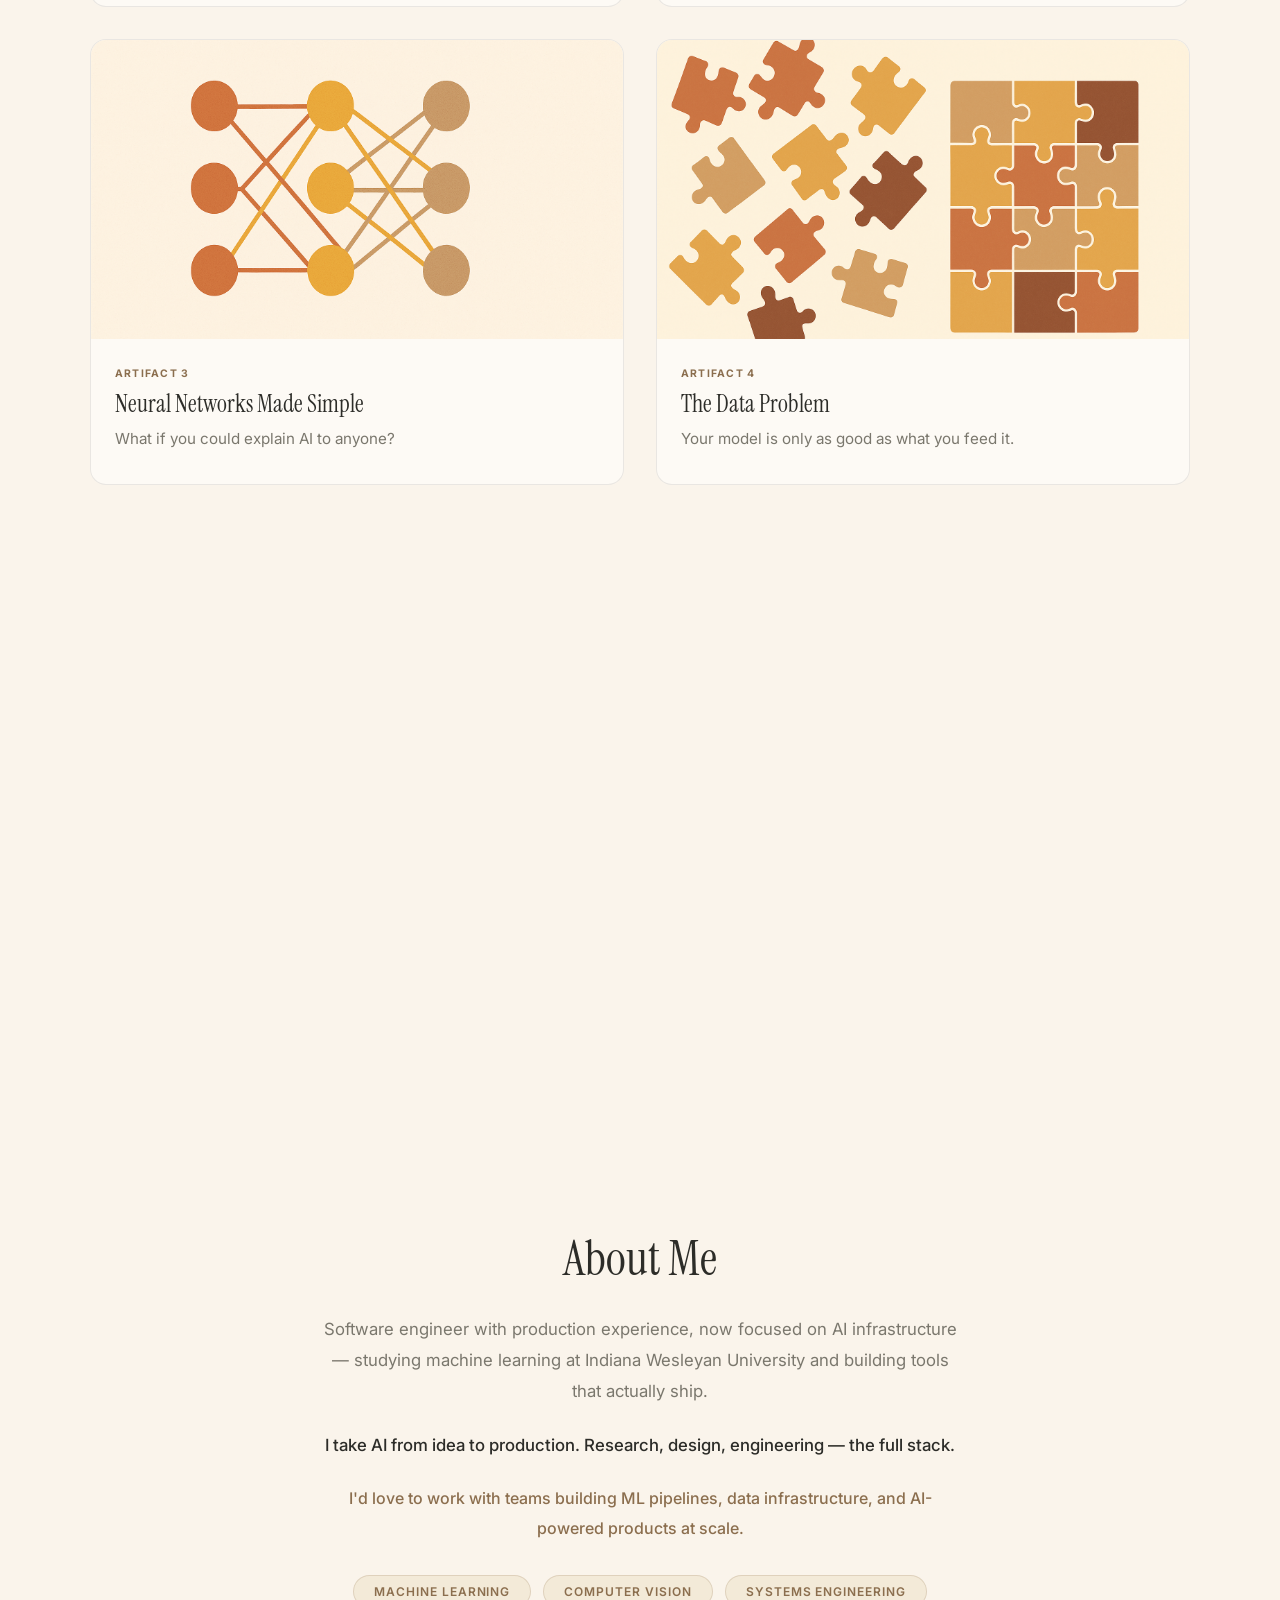
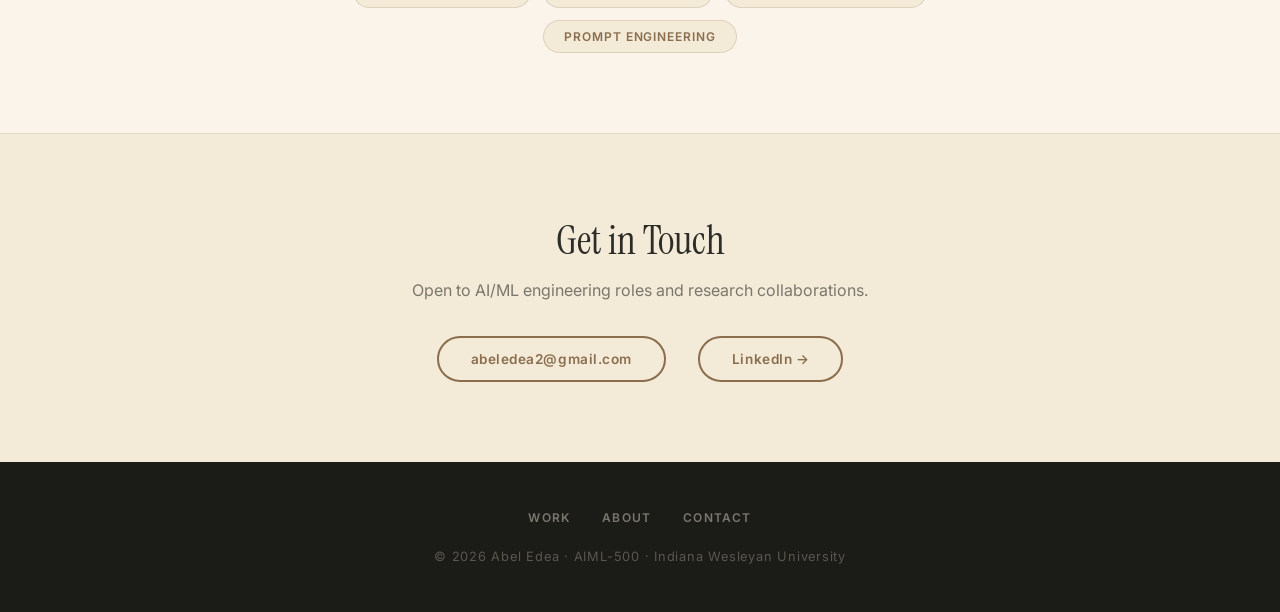
==== commit 95fd6853: "Retitle Artifact 5 as supervised-learning project; add six-day walkthrough and orange/brick diagrams" ====
--- a/index.html
+++ b/index.html
@@ -94,8 +94,8 @@
         </div>
         <div class="card-body">
           <span class="card-tag">Artifact 5</span>
-          <h3>Decision Trees, Step by Step</h3>
-          <p>Rules you can see — splits, impurity, ensembles, and a walk-through demo.</p>
+          <h3>Decision Tree — A Supervised Learning</h3>
+          <p>End-to-end toy project: data → splits → tree → prediction, with diagrams and a live demo.</p>
         </div>
       </a>
 
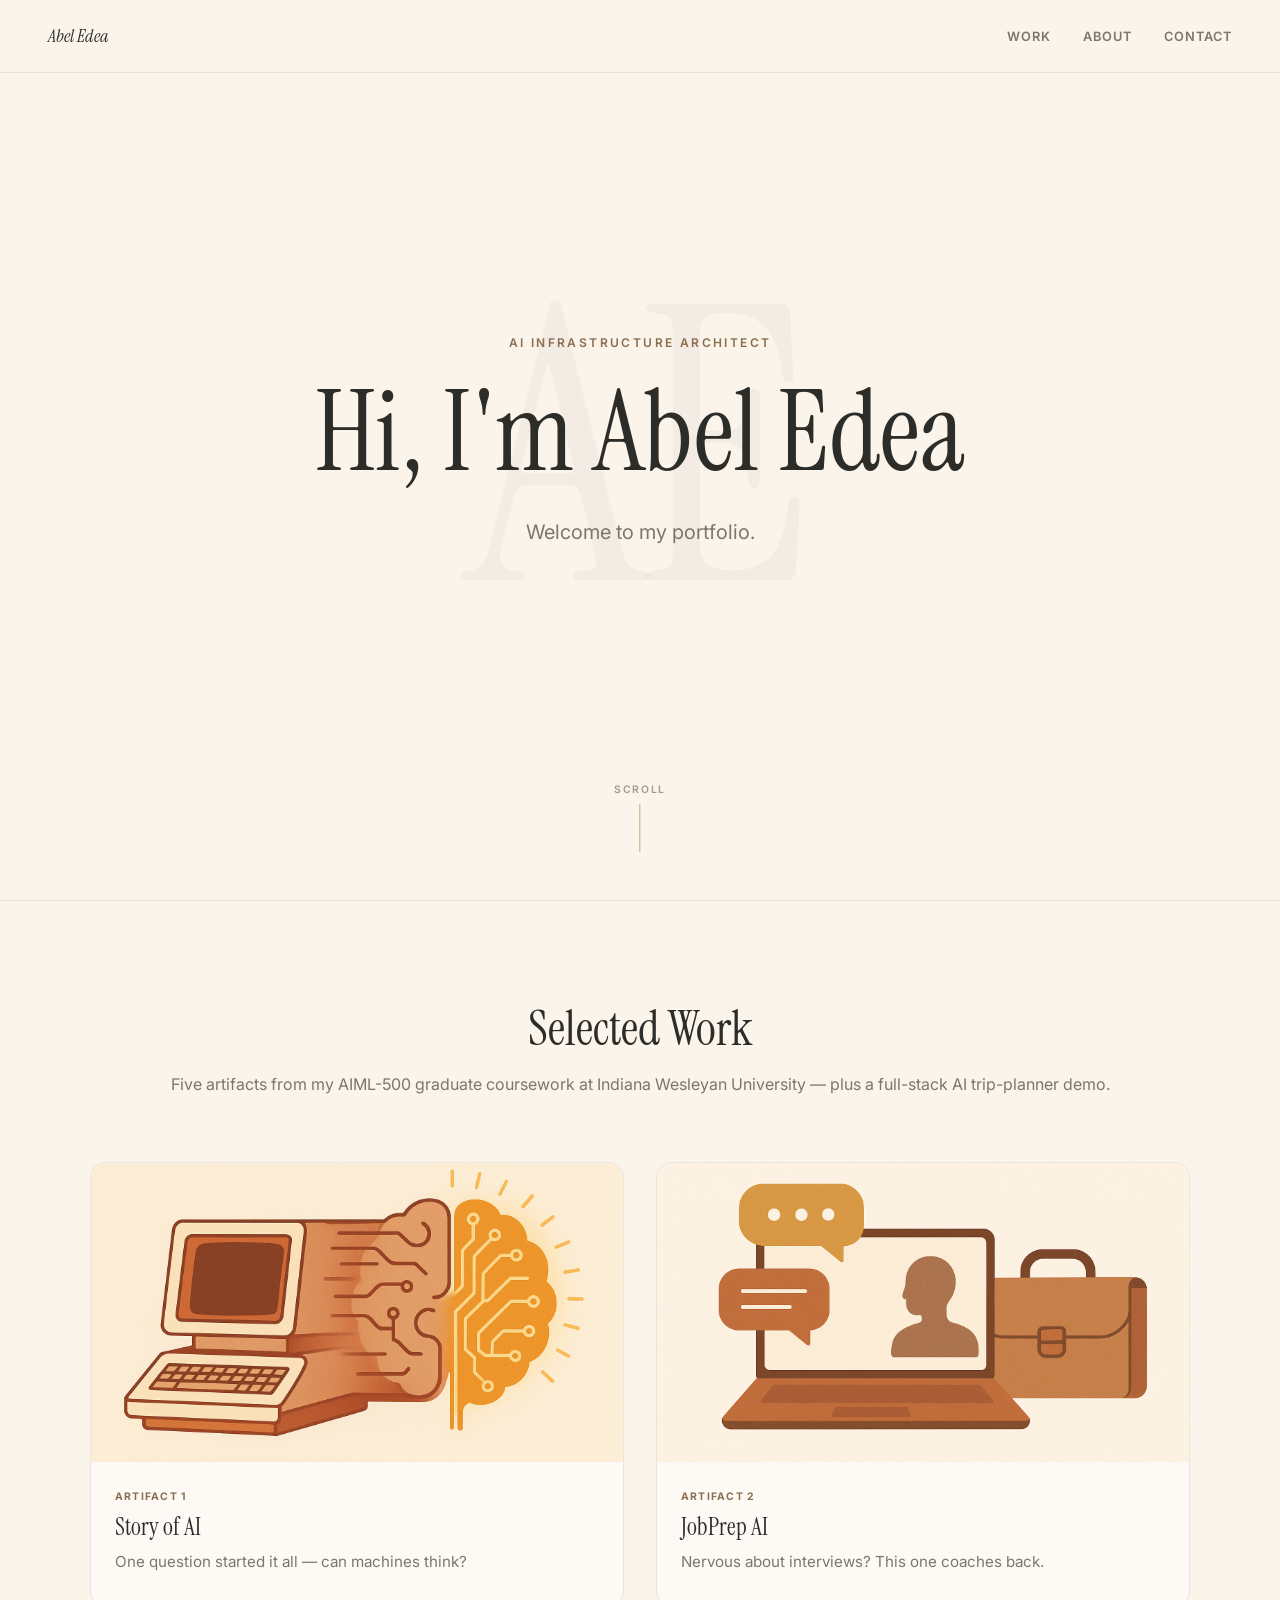
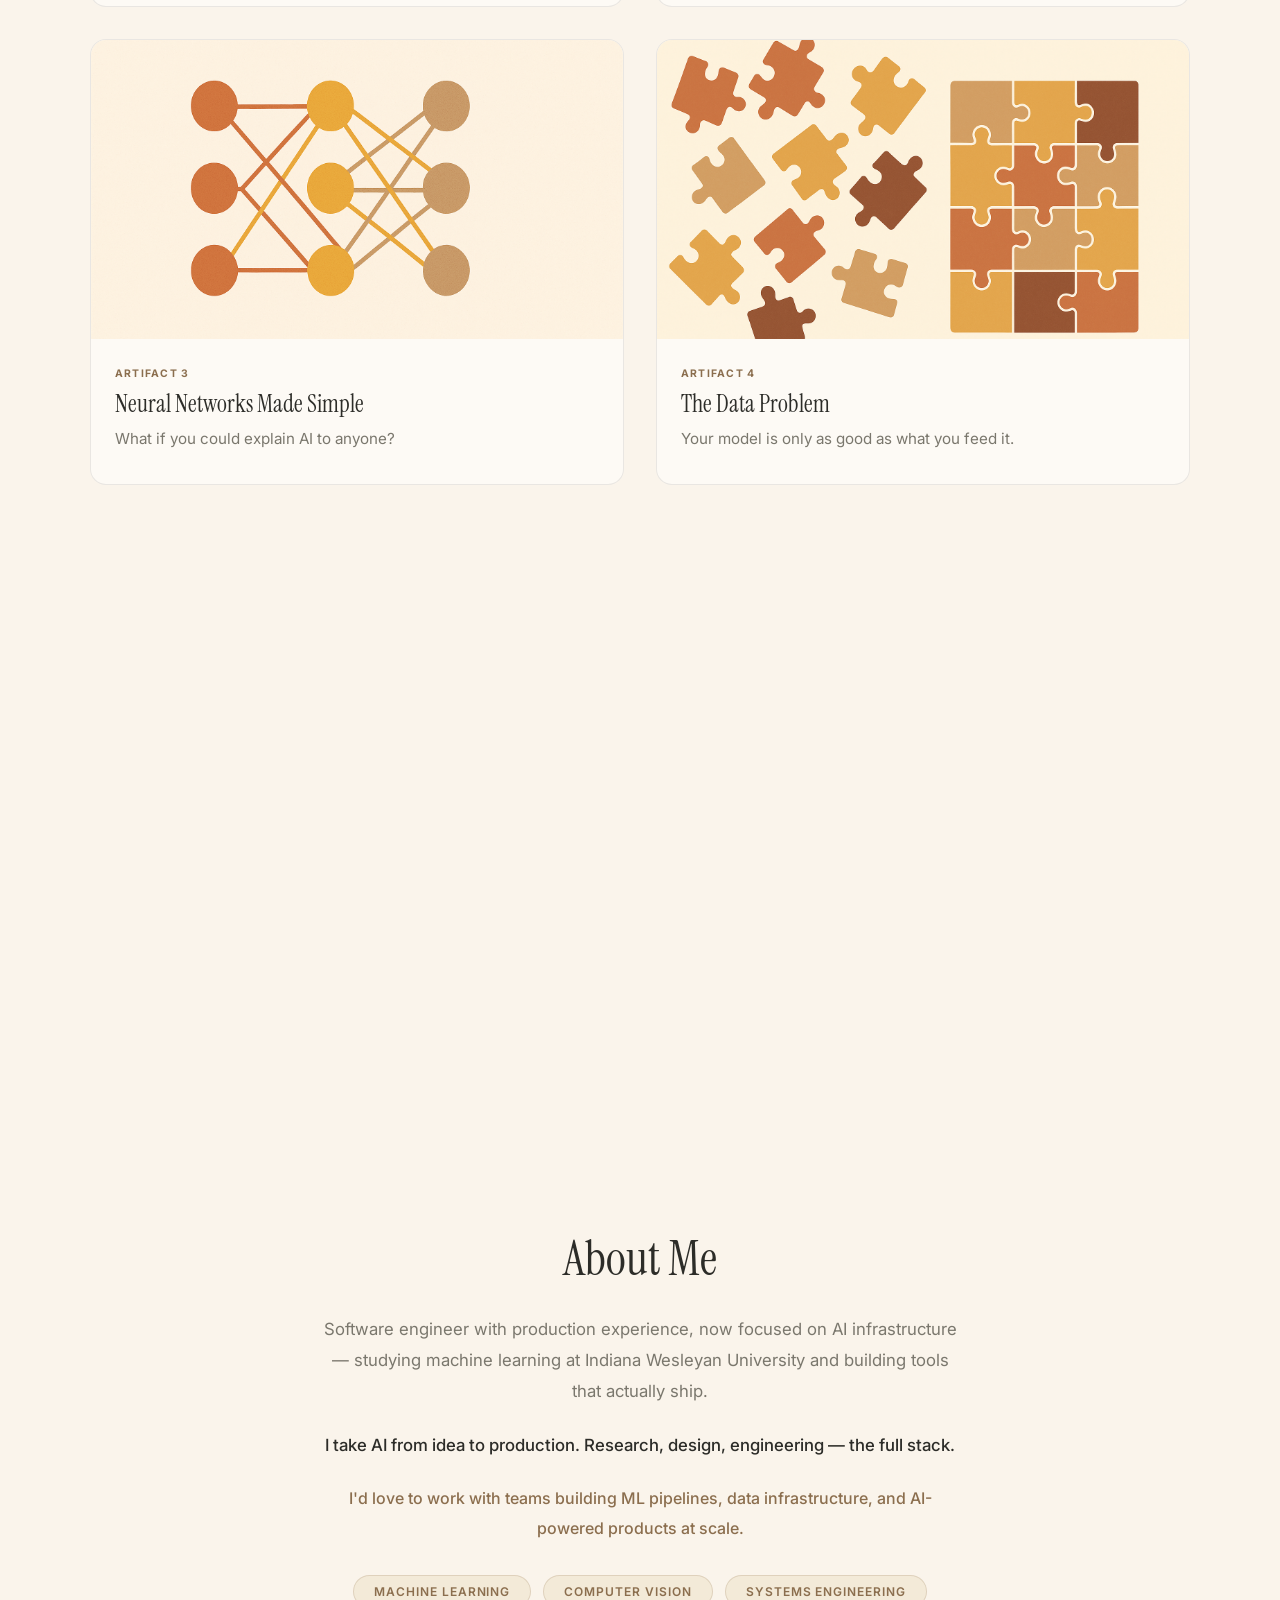
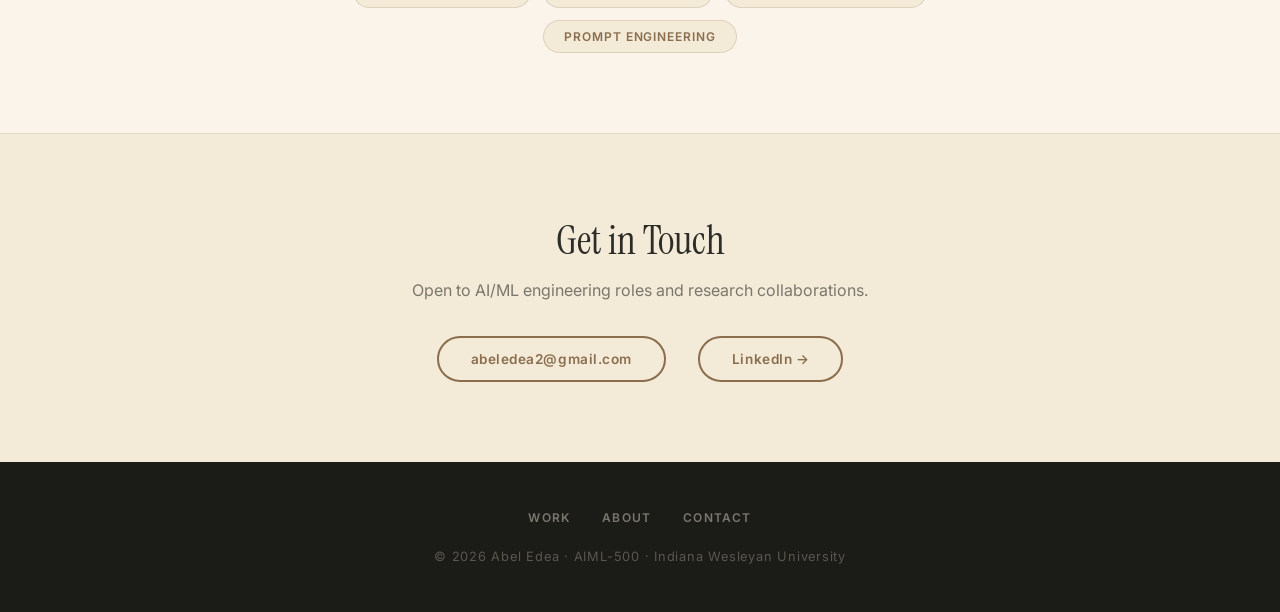
==== commit aa7d3656: "Add TravelBuddy static demo" ====
--- a/index.html
+++ b/index.html
@@ -39,7 +39,7 @@
   <section class="explore" id="work">
     <div class="explore-heading reveal">
       <h2>Selected Work</h2>
-      <p class="explore-sub">Five artifacts from my AIML-500 graduate coursework at Indiana Wesleyan University.</p>
+      <p class="explore-sub">Five artifacts from my AIML-500 graduate coursework at Indiana Wesleyan University — plus a full-stack AI trip-planner demo.</p>
     </div>
 
     <div class="card-grid">
@@ -96,6 +96,17 @@
           <span class="card-tag">Artifact 5</span>
           <h3>Decision Tree — A Supervised Learning</h3>
           <p>End-to-end toy project: data → splits → tree → prediction, with diagrams and a live demo.</p>
+        </div>
+      </a>
+
+      <a href="travelbuddy/" class="card reveal">
+        <div class="card-image">
+          <img src="assets/card-6.svg" alt="TravelBuddy illustration — travel route, map pin and itinerary card">
+        </div>
+        <div class="card-body">
+          <span class="card-tag">Project</span>
+          <h3>TravelBuddy</h3>
+          <p>An AI trip planner: pick a city, get a budget-balanced itinerary, and "book" it — RAG retrieval running live in your browser.</p>
         </div>
       </a>
 
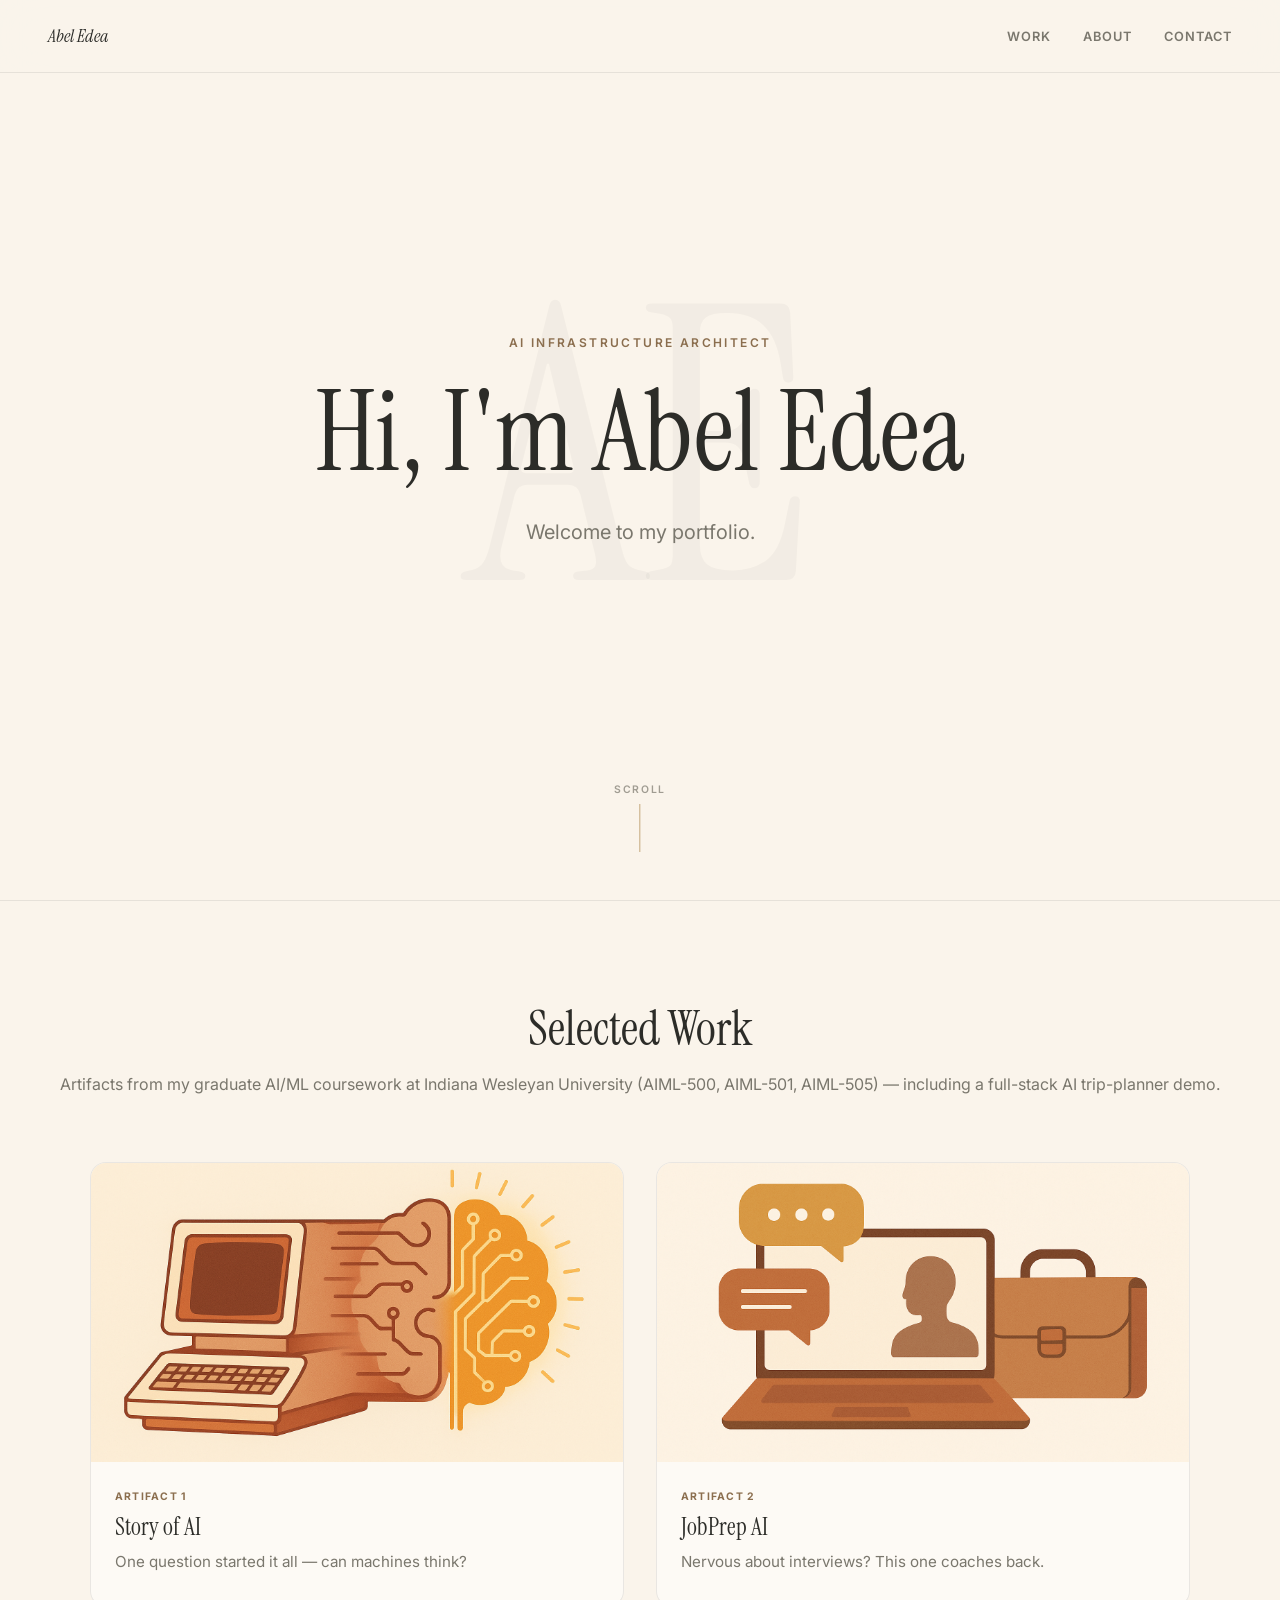
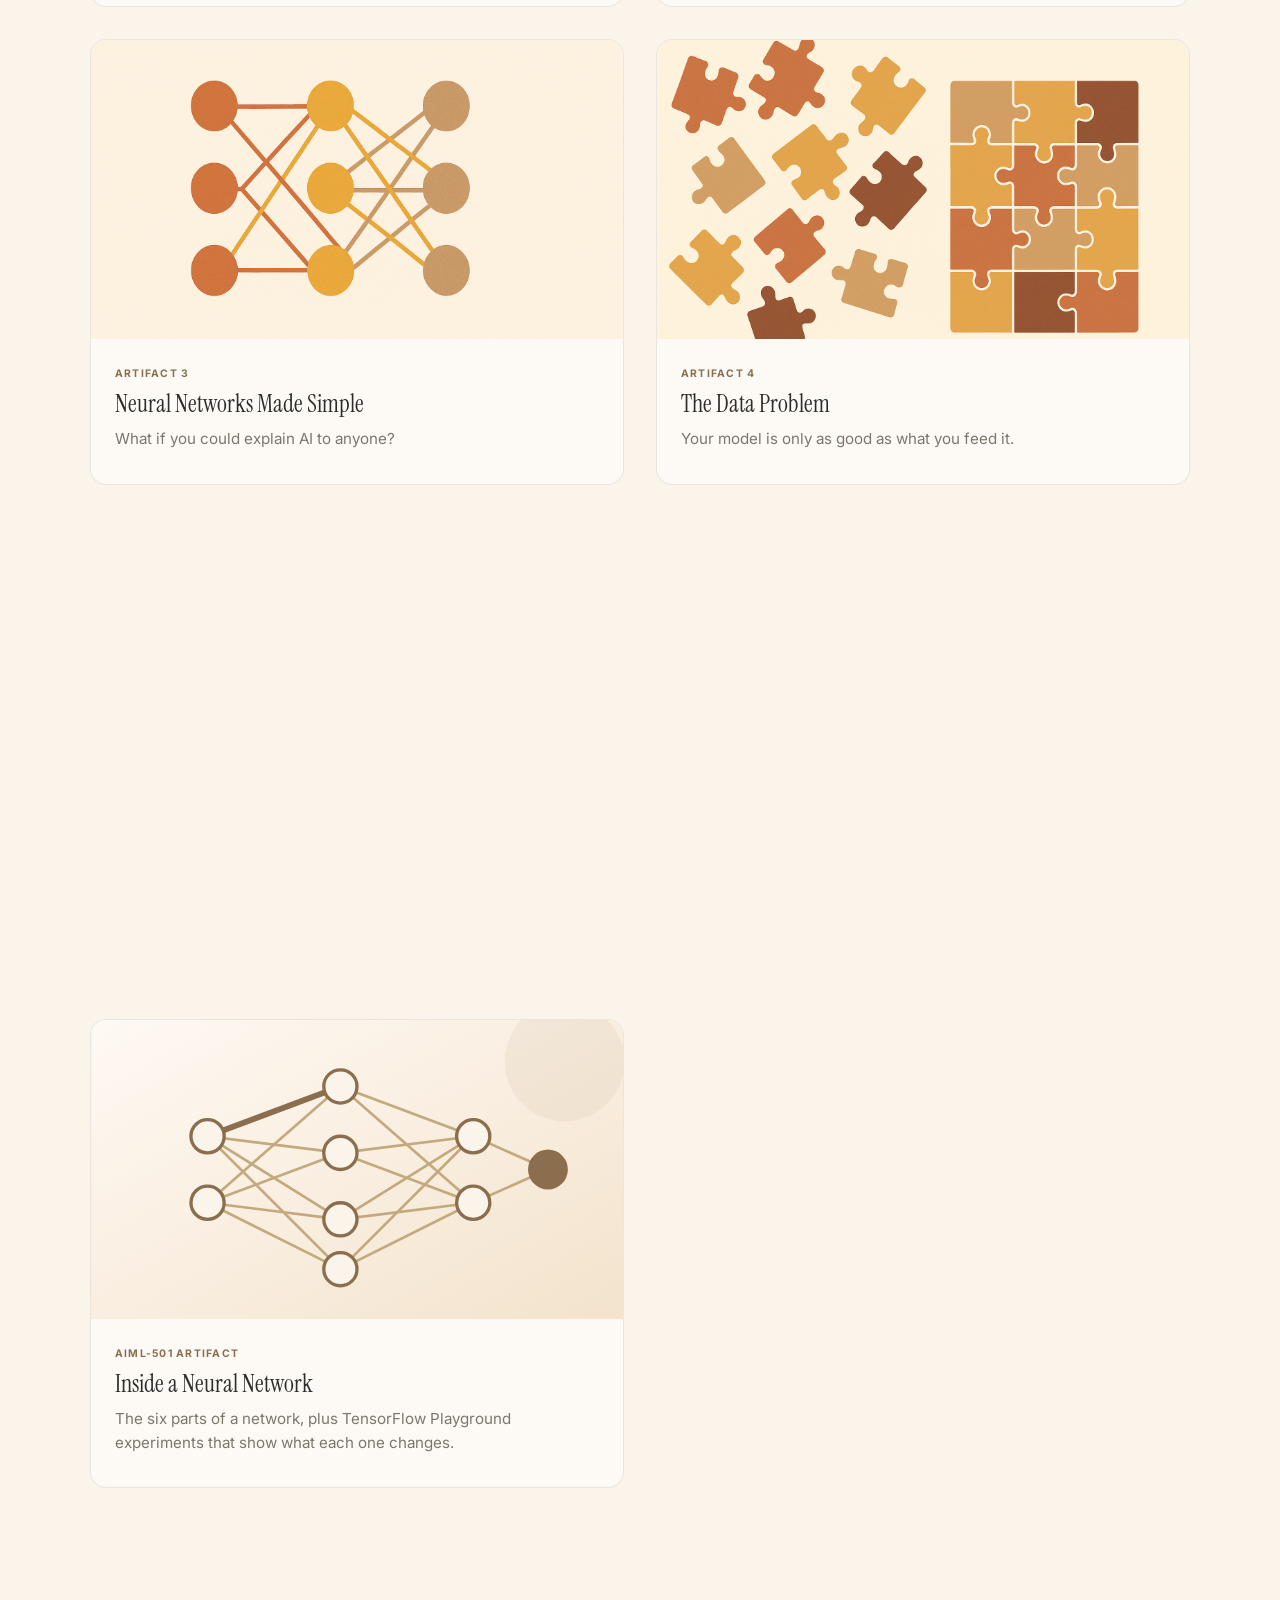
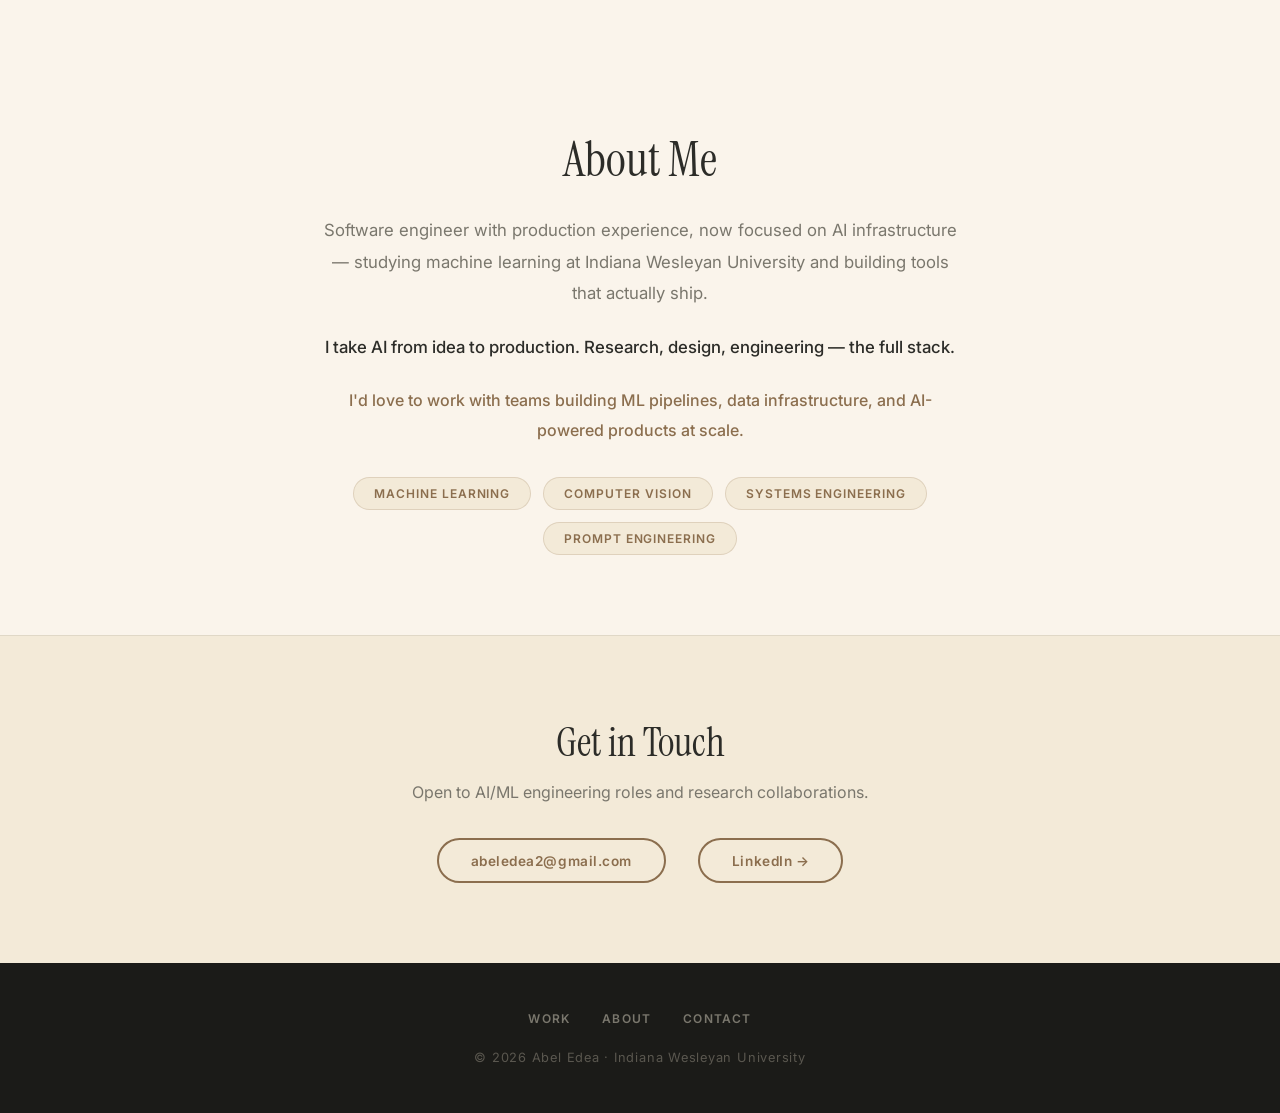
==== commit f7250b00: "Add AIML-501 Inside a Neural Network portfolio artifact" ====
--- a/index.html
+++ b/index.html
@@ -39,7 +39,7 @@
   <section class="explore" id="work">
     <div class="explore-heading reveal">
       <h2>Selected Work</h2>
-      <p class="explore-sub">Five artifacts from my AIML-500 graduate coursework at Indiana Wesleyan University — plus a full-stack AI trip-planner demo.</p>
+      <p class="explore-sub">Artifacts from my graduate AI/ML coursework at Indiana Wesleyan University (AIML-500, AIML-501, AIML-505) — including a full-stack AI trip-planner demo.</p>
     </div>
 
     <div class="card-grid">
@@ -99,14 +99,25 @@
         </div>
       </a>
 
-      <a href="travelbuddy/" class="card reveal">
+      <a href="travelbuddy_artifact.html" class="card reveal">
         <div class="card-image">
           <img src="assets/card-6.svg" alt="TravelBuddy illustration — travel route, map pin and itinerary card">
         </div>
         <div class="card-body">
-          <span class="card-tag">Project</span>
+          <span class="card-tag">AIML-505 Artifact</span>
           <h3>TravelBuddy</h3>
           <p>An AI trip planner: pick a city, get a budget-balanced itinerary, and "book" it — RAG retrieval running live in your browser.</p>
+        </div>
+      </a>
+
+      <a href="aiml501_neural_networks.html" class="card reveal reveal-delay-1">
+        <div class="card-image">
+          <img src="assets/card-7.svg" alt="Neural network diagram — inputs, two hidden layers and an output node">
+        </div>
+        <div class="card-body">
+          <span class="card-tag">AIML-501 Artifact</span>
+          <h3>Inside a Neural Network</h3>
+          <p>The six parts of a network, plus TensorFlow Playground experiments that show what each one changes.</p>
         </div>
       </a>
 
@@ -159,7 +170,7 @@
         <a href="#about">About</a>
         <a href="#contact">Contact</a>
       </div>
-      <p>© 2026 Abel Edea · AIML-500 · Indiana Wesleyan University</p>
+      <p>© 2026 Abel Edea · Indiana Wesleyan University</p>
     </div>
   </footer>
 
